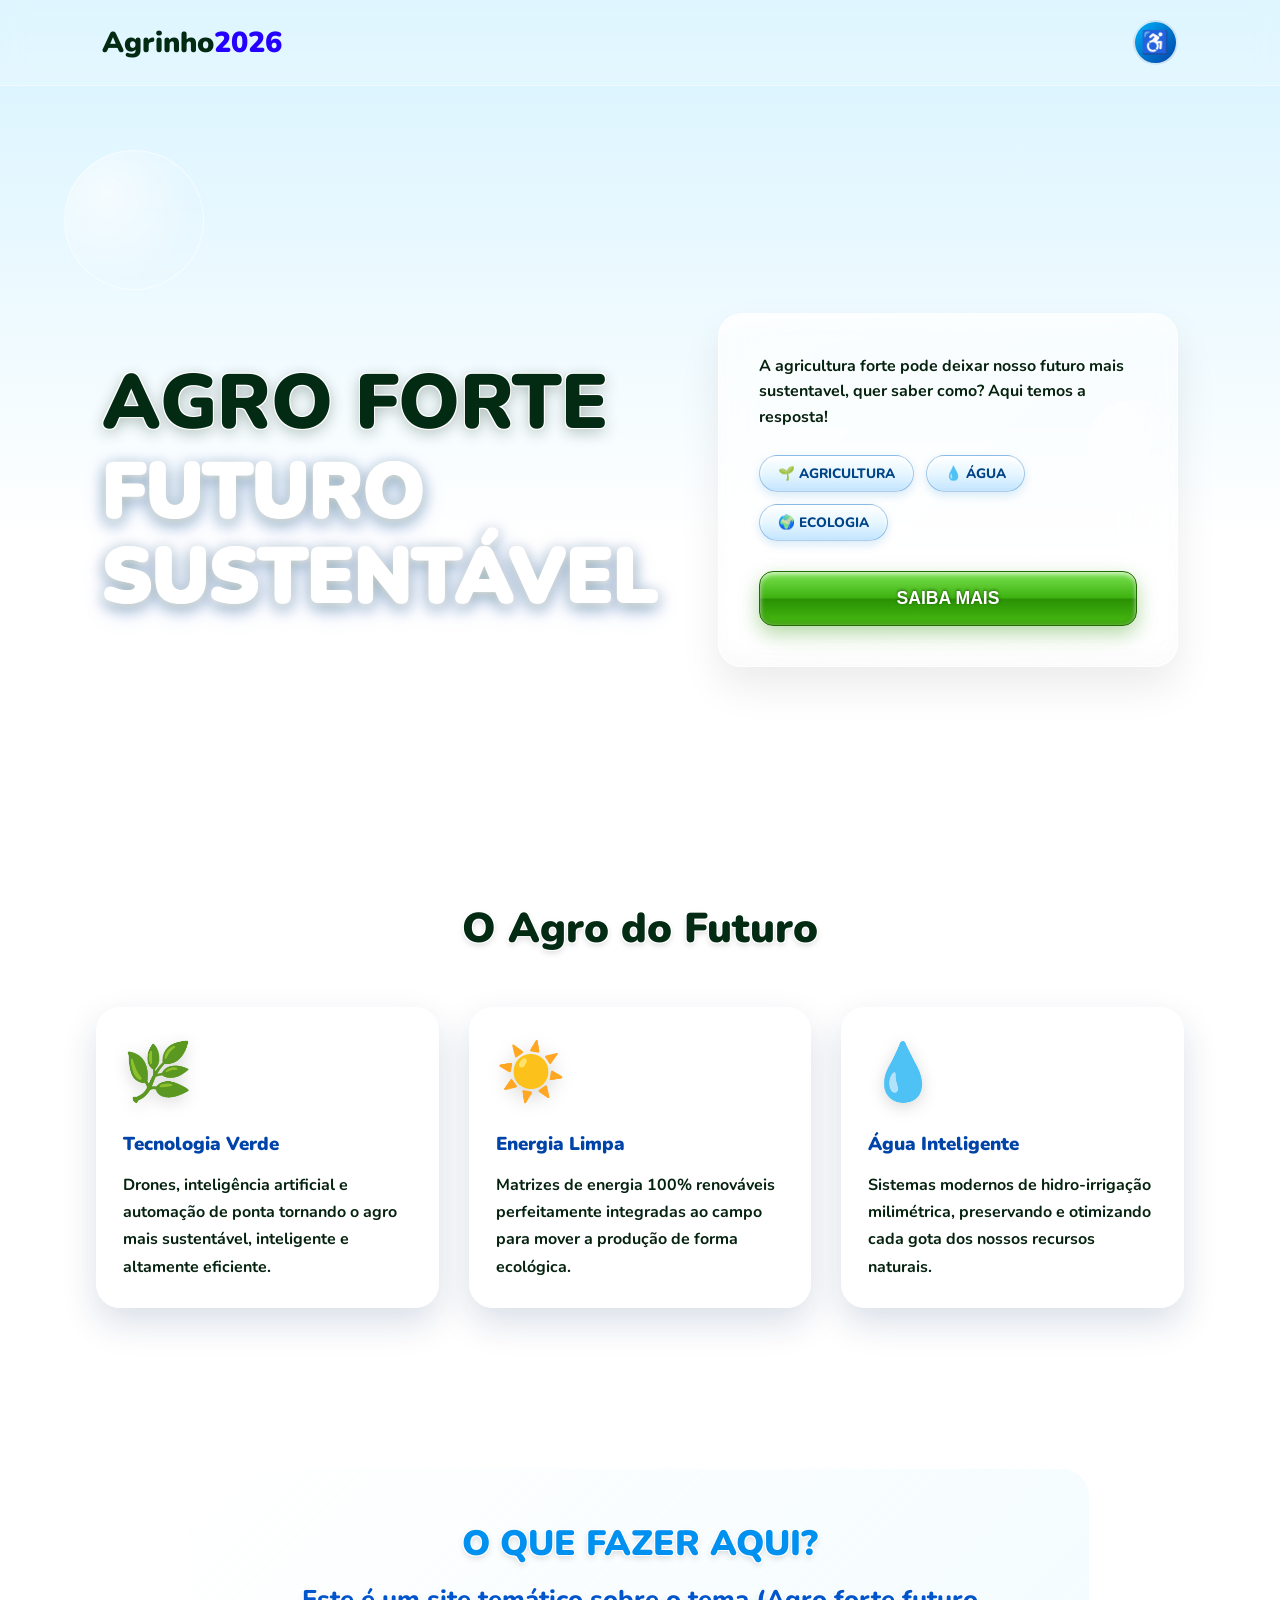
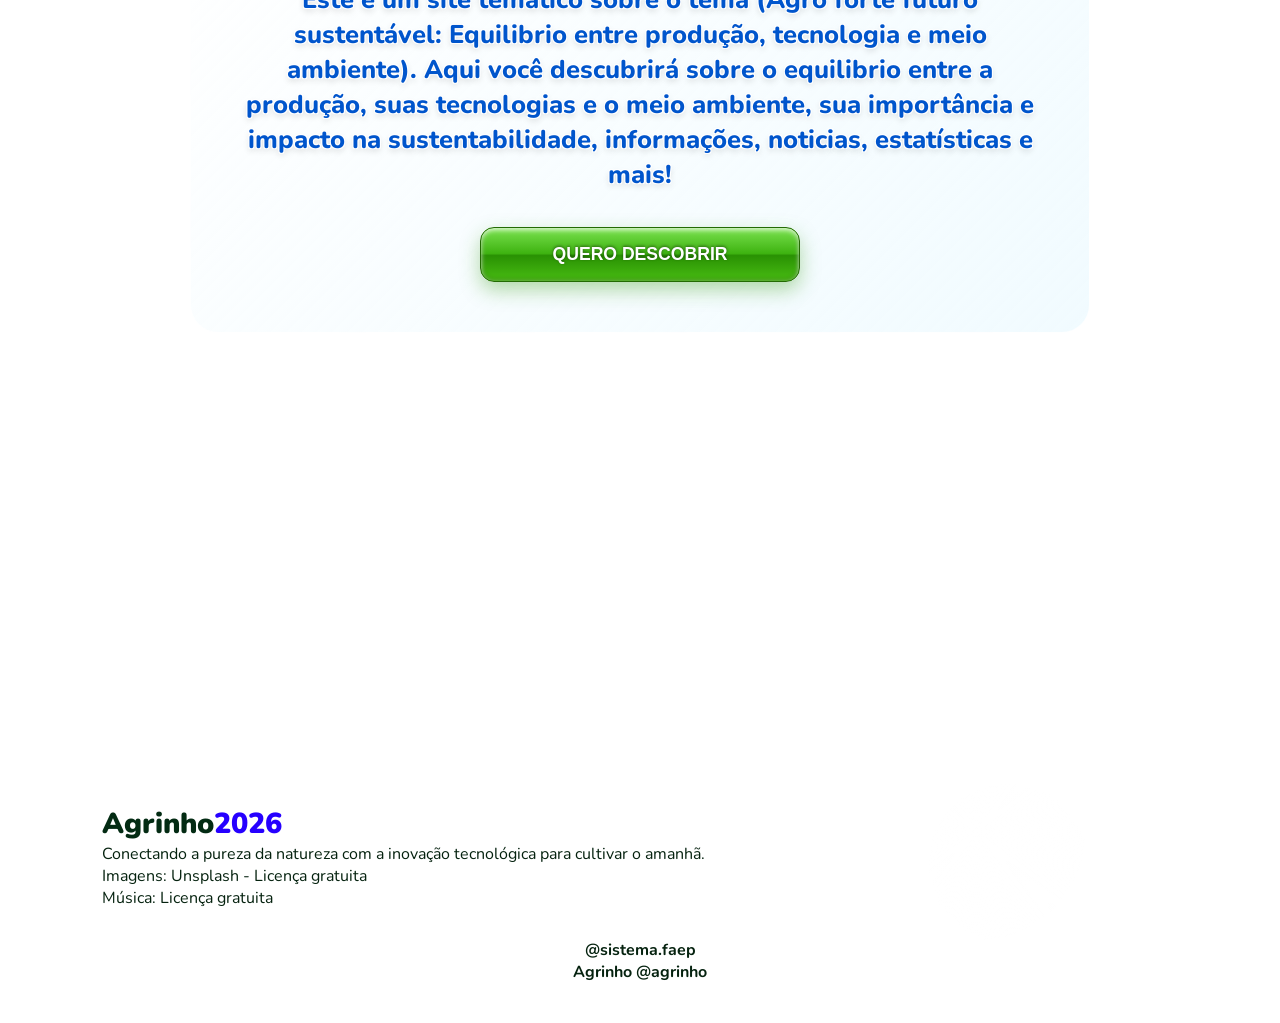
==== index.html @ 200324d5 "1" ====
<!-- ============================================================================ -->
<!-- AUTOR: [Gabriel de Moraes Rocha]                                                            -->
<!-- DATA: Junho/Julho de 2026                                                    -->
<!-- PROJETO: Agrinho 2026 - Agro forte futuro sustentável                                      -->
<!-- ARQUIVO: index.html - Página de entrada (Landing Page)                       -->
<!-- DESCRIÇÃO: Página inicial de boas-vindas do site, apresenta o tema,          -->
<!--            cards informativos e redireciona para a página principal          -->
<!-- ============================================================================ -->

<!DOCTYPE html>
<html lang="pt-br">
<head>
    <!-- ===== METADADOS E CONFIGURAÇÕES ===== -->
    <meta charset="UTF-8">                              <!-- Define codificação UTF-8 para suporte a acentos e caracteres especiais -->
    <meta name="viewport" content="width=device-width, initial-scale=1.0"> <!-- Torna o site responsivo em dispositivos móveis -->
    <title>Bem vindo</title>                            <!-- Título que aparece na aba do navegador -->

    <!-- ===== FONTES EXTERNAS ===== -->
    <!-- Pré-conexões para otimizar o carregamento das fontes do Google -->
    <link rel="preconnect" href="https://fonts.googleapis.com">
    <link rel="preconnect" href="https://fonts.gstatic.com" crossorigin>
    <!-- Importa a fonte Nunito nos pesos 400, 600, 700 e 900 -->
    <link href="https://fonts.googleapis.com/css2?family=Nunito:wght@400;600;700;900&display=swap" rel="stylesheet">

    <!-- ===== ESTILOS CSS ===== -->
    <!-- Link para o arquivo de estilos localizado na pasta CSS (caminho absoluto) -->
    <link rel="stylesheet" href="/CSS/style.css">
</head>
<body>

    <!-- ============================================================================ -->
    <!-- SEÇÃO 1: BOLHAS DECORATIVAS INTERATIVAS                                       -->
    <!-- ============================================================================ -->
    <!-- Bolhas flutuantes que podem ser arrastadas pela tela (efeito visual) -->
    <div class="bubble b1"></div>   <!-- Bolha 1 - maior, posicionada à esquerda -->
    <div class="bubble b2"></div>   <!-- Bolha 2 - média, posicionada à direita -->
    <div class="bubble b3"></div>   <!-- Bolha 3 - pequena, posicionada à esquerda inferior -->
    <div class="bubble b4"></div>   <!-- Bolha 4 - média, posicionada à direita inferior -->

    <!-- ============================================================================ -->
    <!-- SEÇÃO 2: CABEÇALHO (NAVBAR)                                                  -->
    <!-- ============================================================================ -->
    <!-- Barra de navegação superior fixa -->
    <header class="navbar">
        <div class="logo">
            Agrinho<span>2026</span>   <!-- Logo do projeto com destaque no ano -->
        </div>
        <!-- Wrapper para o menu de acessibilidade -->
        <div class="accessibility-wrapper">
            <!-- Botão que abre/fecha o menu de acessibilidade (ícone ♿) -->
            <button class="accessibility-btn" id="accessibleToggle" aria-label="Menu de Acessibilidade" title="Acessibilidade">♿</button>
            <!-- Menu dropdown com opções de acessibilidade -->
            <div class="accessibility-menu" id="accessibleMenu">
                <button id="btnIncText">➕ Aumentar Texto</button>                <!-- Aumenta o tamanho da fonte -->
                <button id="btnDecText">➖ Diminuir Texto</button>                <!-- Diminui o tamanho da fonte -->
                <button id="btnContrast">☯️ Alto Contraste</button>              <!-- Ativa modo de alto contraste -->
                <button id="btnDaltonismo">👁️ Modo Daltonismo (Vermelho/Verde)</button> <!-- Ativa modo para daltônicos -->
                <button id="btnModoEscuro">🌙 Modo Escuro</button>               <!-- Ativa o modo escuro -->
            </div>
        </div>
    </header>

    <!-- ============================================================================ -->
    <!-- SEÇÃO 3: VLIBRAS - FERRAMENTA DE ACESSIBILIDADE EM LIBRAS                    -->
    <!-- ============================================================================ -->
    <!-- Widget oficial do governo brasileiro para tradução de conteúdo para Libras -->
    <div vw class="enabled">
        <div vw-access-button class="active"></div>      <!-- Botão flutuante do VLibras -->
        <div vw-plugin-wrapper>
            <div class="vw-plugin-top-wrapper"></div>    <!-- Container do plugin -->
        </div>
    </div>

    <!-- ============================================================================ -->
    <!-- SEÇÃO 4: HERO SECTION (TÍTULO PRINCIPAL E CHAMADA PARA AÇÃO)                 -->
    <!-- ============================================================================ -->
    <section class="hero">
        <div class="hero-content">
            <!-- Lado esquerdo - Título principal -->
            <div class="left">
                <h1>
                    AGRO FORTE                        <!-- Linha principal do título -->
                    <span>FUTURO SUSTENTÁVEL</span>   <!-- Subtexto com gradiente -->
                </h1>
            </div>

            <!-- Lado direito - Descrição e botão -->
            <div class="right">
                <!-- Descrição curta do propósito do site -->
                <p class="description">
                    A agricultura forte pode deixar nosso futuro mais sustentavel, quer saber como? Aqui temos a resposta!
                </p>
                <!-- Tags temáticas -->
                <div class="tags">
                    <span>🌱 AGRICULTURA</span>   <!-- Tag Agricultura -->
                    <span>💧 ÁGUA</span>          <!-- Tag Água -->
                    <span>🌍 ECOLOGIA</span>      <!-- Tag Ecologia -->
                </div>
                <!-- Botão que abre o popup com informações do README -->
                <button class="btn" id="btnSaibaMais">SAIBA MAIS</button>
            </div>
        </div>
    </section>

    <!-- ============================================================================ -->
    <!-- SEÇÃO 5: CARDS INFORMATIVOS - "O Agro do Futuro"                             -->
    <!-- ============================================================================ -->
    <section class="section">
        <!-- Título da seção -->
        <h2 class="section-title">O Agro do Futuro</h2>
        <div class="cards">
            <!-- Card 1: Tecnologia Verde -->
            <div class="card">
                <div class="icon">🌿</div>                       <!-- Ícone do card -->
                <h3>Tecnologia Verde</h3>                       <!-- Título do card -->
                <p>Drones, inteligência artificial e automação de ponta tornando o agro mais sustentável, inteligente e altamente eficiente.</p> <!-- Descrição -->
            </div>
            <!-- Card 2: Energia Limpa -->
            <div class="card">
                <div class="icon">☀️</div>
                <h3>Energia Limpa</h3>
                <p>Matrizes de energia 100% renováveis perfeitamente integradas ao campo para mover a produção de forma ecológica.</p>
            </div>
            <!-- Card 3: Água Inteligente -->
            <div class="card">
                <div class="icon">💧</div>
                <h3>Água Inteligente</h3>
                <p>Sistemas modernos de hidro-irrigação milimétrica, preservando e otimizando cada gota dos nossos recursos naturais.</p>
            </div>
        </div>
    </section>

    <!-- ============================================================================ -->
    <!-- SEÇÃO 6: OBJETIVO DO SITE E REDIRECIONAMENTO                                 -->
    <!-- ============================================================================ -->
    <div class="objetivo">
        <!-- Título principal da seção -->
        <h2>O QUE FAZER AQUI?</h2>
        <!-- Subtítulo explicativo sobre o propósito do site -->
        <h2 class="subtitle">Este é um site temático sobre o tema (Agro forte futuro sustentável: Equilibrio entre produção, tecnologia e meio ambiente). Aqui você descubrirá sobre o equilibrio entre a produção, suas tecnologias e o meio ambiente, sua importância e impacto na sustentabilidade, informações, noticias, estatísticas e mais!</h2>
        <!-- Botão que redireciona para a página principal (dashboard) -->
        <button onclick="window.location.href='paginaprincipal.html'" class="btn btn-center">QUERO DESCOBRIR</button>
    </div>
    
    <!-- Espaçamento vertical para afastar o conteúdo do rodapé -->
    <br><br><br><br><br><br><br><br><br><br><br><br><br><br><br>
    
    <!-- ============================================================================ -->
    <!-- SEÇÃO 7: RODAPÉ (FOOTER)                                                     -->
    <!-- ============================================================================ -->
    <footer class="site-footer">
        <div class="footer-container">
            <div class="footer-brand">
                <!-- Logo do rodapé -->
                <div class="logo">Agrinho<span>2026</span></div>
                <!-- Slogan do projeto -->
                <p>Conectando a pureza da natureza com a inovação tecnológica para cultivar o amanhã.</p>
            </div>
        </div>

        <!-- Créditos das mídias utilizadas (conforme exigência do regulamento) -->
        <div class="creditos">
            <p>Imagens: Unsplash - Licença gratuita</p>   <!-- Crédito das imagens -->
            <p>Música: Licença gratuita</p>               <!-- Crédito da música de fundo -->
        </div>

        <!-- Informações institucionais -->
        <div class="footer-bottom">
            <p>@sistema.faep</p>      <!-- Crédito do SENAR/FAEP -->
            <p>Agrinho @agrinho</p>    <!-- Marca do programa Agrinho -->
        </div>
    </footer>

    <!-- ============================================================================ -->
    <!-- SEÇÃO 8: POPUP README (MODAL COM INFORMAÇÕES DO PROJETO)                     -->
    <!-- ============================================================================ -->
    <!-- Popup que aparece ao clicar no botão "SAIBA MAIS" -->
    <div id="popupReadme" class="popup-readme">
        <div class="popup-readme-conteudo">
            <!-- Botão para fechar o popup -->
            <button class="popup-readme-fechar" id="fecharPopup">×</button>
            
            <!-- Título principal do README -->
            <h1>🌱 AGRINHO 2026 - AGRO SUSTENTÁVEL</h1>
            
            <!-- SEÇÃO: Visão Geral -->
            <h2>📌 Visão Geral do Projeto</h2>
            <p>O <strong>Agrinho 2026</strong> é uma plataforma educativa interativa desenvolvida para promover a conscientização sobre agricultura sustentável, o equilíbrio entre produção agrícola, tecnologia e meio ambiente. O projeto é composto por 3 páginas principais que se complementam, oferecendo uma experiência completa de aprendizado.</p>
            
            <hr> <!-- Linha divisória -->
            
            <!-- SEÇÃO: Estrutura do Site -->
            <h2>📂 Estrutura do Site</h2>
            <ul>
                <li><strong>Landing Page (index.html)</strong> - Porta de entrada e apresentação do tema</li>
                <li><strong>Dashboard Principal (paginaprincipal.html)</strong> - Central de informações, dados e navegação</li>
                <li><strong>Área de Passatempos (passatempos.html)</strong> - Jogos educativos e atividades interativas</li>
            </ul>
            
            <hr>
            
            <!-- SEÇÃO: Funcionalidades por Página -->
            <h2>🎮 Funcionalidades por Página</h2>
            
            <!-- Subseção: Página de Bem-vindo -->
            <h3>🏠 Página de Bem-vindo</h3>
            <ul>
                <li>Hero section com título "AGRO FORTE - FUTURO SUSTENTÁVEL"</li>
                <li>Tags temáticas: Agricultura, Água, Ecologia</li>
                <li>3 Cards informativos: Tecnologia Verde, Energia Limpa, Água Inteligente</li>
                <li>Botão "QUERO DESCOBRIR" para navegação</li>
            </ul>
            
            <!-- Subseção: Página Inicial (Dashboard) -->
            <h3>📊 Página Inicial (Dashboard)</h3>
            <ul>
                <li>Menu com 3 seções: Agro & Meio Ambiente, Interatividade, Mapeamento</li>
                <li>Cards estatísticos globais e brasileiros</li>
                <li>Mapa interativo mundial (Leaflet)</li>
                <li>5 gráficos interativos (Chart.js)</li>
                <li>Quiz com 31 perguntas</li>
                <li>Widgets: Relógio e Temperatura em tempo real</li>
                <li>Notícias do agro sustentável com modal de leitura</li>
            </ul>
            
            <!-- Subseção: Página de Passatempos -->
            <h3>🎲 Página de Passatempos</h3>
            <ul>
                <li><strong>Produtor Sustentável:</strong> Administre uma fazenda por 10 anos</li>
                <li><strong>Caça ao Erro Ambiental:</strong> Encontre 4 erros na fazenda</li>
                <li><strong>Verdadeiro ou Falso:</strong> 35 perguntas sobre sustentabilidade</li>
                <li><strong>Classificação Sustentável:</strong> Drag & Drop com 6 itens</li>
                <li><strong>Escolha seu Caminho:</strong> 6 perguntas com 2 opções</li>
                <li><strong>Simulador de Impacto:</strong> Ajuste controles e veja resultados</li>
                <li><strong>Calculadora de Pegada Ecológica</strong></li>
                <li><strong>Tour Virtual:</strong> 6 áreas com guia interativo</li>
                <li><strong>Infográficos Animados</strong> e Vídeos Educativos</li>
            </ul>
            
            <hr>
            
            <!-- SEÇÃO: Sistema de Conquistas e Nível -->
            <h2>🏆 Sistema de Conquistas e Nível</h2>
            <!-- Tabela com as conquistas e seus requisitos -->
            <table>
                <tr>
                    <th>Conquista</th>
                    <th>Requisito</th>
                </tr>
                <tr>
                    <td>🥉 Aprendiz do Campo</td>
                    <td>Completar o Quiz</td>
                </tr>
                <tr>
                    <td>🥈 Defensor da Natureza</td>
                    <td>Completar Drag & Drop</td>
                </tr>
                <tr>
                    <td>🥇 Especialista</td>
                    <td>Encontrar todos os erros</td>
                </tr>
                <tr>
                    <td>🏆 Herói do Agro</td>
                    <td>Finalizar Produtor + Tour</td>
                </tr>
            </table>
            <!-- Explicação dos níveis -->
            <p><strong>Níveis:</strong> 🌾 Aprendiz → 🛡️ Defensor → 🎓 Especialista → 🌟 Herói do Agro</p>
            
            <hr>
            
            <!-- SEÇÃO: Recursos de Acessibilidade -->
            <h2>♿ Recursos de Acessibilidade</h2>
            <ul>
                <li><strong>Aumentar/Diminuir Texto</strong> - Escala da fonte ajustável</li>
                <li><strong>Alto Contraste</strong> - Fundo preto, texto branco, bordas amarelas</li>
                <li><strong>Modo Daltonismo</strong> - Filtro para protanopia (vermelho/verde)</li>
                <li><strong>VLibras</strong> - Widget oficial de Libras</li>
            </ul>
            
            <hr>
            
            <!-- SEÇÃO: Tecnologias Utilizadas -->
            <h2>🛠️ Tecnologias Utilizadas</h2>
            <ul>
                <li>HTML5, CSS3, JavaScript</li>
                <li>Chart.js - Gráficos interativos</li>
                <li>Leaflet.js - Mapa mundial</li>
                <li>VLibras - Libras</li>
                <li>Google Fonts (Nunito)</li>
            </ul>
            
            <hr>
            
            <!-- SEÇÃO: Público-Alvo -->
            <h2>👥 Público-Alvo</h2>
            <ul>
                <li>Estudantes - Aprendizado sobre sustentabilidade agrícola</li>
                <li>Professores - Material didático interativo</li>
                <li>Produtores Rurais - Informações sobre práticas sustentáveis</li>
                <li>Profissionais do Agro - Dados e estatísticas atualizadas</li>
                <li>Público Geral - Conscientização ambiental</li>
            </ul>
            
            <hr>
            
            <!-- Frase de encerramento / slogan -->
            <p style="text-align: center; margin-top: 20px;"><em>"Conectando a pureza da natureza com a inovação tecnológica para cultivar o amanhã."</em></p>
        </div>
    </div>

    <!-- ============================================================================ -->
    <!-- SEÇÃO 9: SCRIPTS E INICIALIZAÇÃO                                             -->
    <!-- ============================================================================ -->
    <!-- Arquivo JavaScript principal (caminho absoluto) -->
    <script src="/JS/main.js"></script>
    <!-- Biblioteca VLibras para acessibilidade em Libras -->
    <script src="https://vlibras.gov.br/app/vlibras-plugin.js"></script>
    <!-- Script de inicialização do VLibras e controle do popup README -->
    <script>
        // Inicializa o widget do VLibras
        new window.VLibras.Widget('https://vlibras.gov.br/app');
        
        // ===== CONTROLE DO POPUP README =====
        // Referências aos elementos do DOM
        const popupReadme = document.getElementById('popupReadme');      // Container do popup
        const btnSaibaMais = document.getElementById('btnSaibaMais');    // Botão que abre o popup
        const fecharPopup = document.getElementById('fecharPopup');      // Botão de fechar do popup
        
        // Função: Abre o popup e bloqueia o scroll da página
        function abrirPopup() {
            popupReadme.classList.add('show');           // Adiciona classe para exibir
            document.body.style.overflow = 'hidden';     // Remove scroll da página
        }
        
        // Função: Fecha o popup e restaura o scroll
        function fecharPopupFunc() {
            popupReadme.classList.remove('show');        // Remove classe para esconder
            document.body.style.overflow = '';           // Restaura scroll
        }
        
        // Evento de clique no botão "SAIBA MAIS" - abre o popup
        btnSaibaMais.addEventListener('click', abrirPopup);
        // Evento de clique no botão de fechar (X) - fecha o popup
        fecharPopup.addEventListener('click', fecharPopupFunc);
        
        // Evento de clique no fundo escuro do popup - fecha o popup também
        popupReadme.addEventListener('click', function(e) {
            if (e.target === popupReadme) {              // Verifica se clicou no fundo (não no conteúdo)
                fecharPopupFunc();
            }
        });
    </script>

</body>
</html>
---- CSS/style.css ----
/* ============================================================================
   AUTOR: [Gabriel de Moraes Rocha]
   DATA: Junho/Julho de 2026
   PROJETO: Agrinho 2026 - Agro forte futuro sustentável
   DESCRIÇÃO: Arquivo de estilos principal do site, contendo temas de acessibilidade,
              estilos do cabeçalho, rodapé, páginas index, principal e passatempos,
              animações e responsividade.
   ============================================================================ */

/* ============================================================================
   SEÇÃO 1: VARIÁVEIS GLOBAIS (ROOT)
   ============================================================================ */
/* Define variáveis CSS para facilitar manutenção e suporte a temas dinâmicos */
:root {
    --font-scale: 1.0;                    /* Controla escala da fonte (acessibilidade) */
    --bg-gradient: linear-gradient(to bottom, rgba(54, 196, 255, 0.2) 0%, rgba(255, 255, 255, 0) 60%), url('https://images.unsplash.com/photo-1500382017468-9049fed747ef?q=80&w=2000&auto=format&fit=crop'); /* Fundo gradiente com imagem */
    --text-color: #05220f;                /* Cor padrão do texto */
    --title-color: #0090f0;               /* Cor dos títulos */
    --hero-title-color: #032b13;          /* Cor do título na seção hero */
    --card-bg: linear-gradient(135deg, rgba(255, 255, 255, 0.75) 0%, rgba(240, 252, 255, 0.5) 100%); /* Fundo dos cards */
    --right-bg: linear-gradient(135deg, rgba(255, 255, 255, 0.65) 0%, rgba(255, 255, 255, 0.35) 100%); /* Fundo da área direita do hero */
    --btn-gradient: linear-gradient(to bottom, #7be250 0%, #3eb311 48%, #299103 52%, #49bd13 100%); /* Gradiente dos botões */
    --btn-hover: linear-gradient(to bottom, #8eee64 0%, #52cb23 48%, #38aa0d 52%, #60d725 100%); /* Gradiente hover dos botões */
    --btn-border: #236b03;                /* Cor da borda dos botões */
    --text-shadow-white: -1px -1px 0 #fff, 1px -1px 0 #fff, -1px 1px 0 #fff, 1px 1px 0 #fff; /* Sombra branca para contraste */
    --span-gradient: linear-gradient(45deg, #0052cc, #0099ff); /* Gradiente para spans especiais */
}

/* ============================================================================
   SEÇÃO 2: ACESSIBILIDADE - TEMAS E MODOS ESPECIAIS
   ============================================================================ */

/* 2.1 MODO ESCURO - Para usuários que preferem tema noturno */
body.modo-escuro {
    background: #1a1a1a !important;      /* Fundo escuro */
    color: #ffffff !important;            /* Texto branco */
}

body.modo-escuro .card,
body.modo-escuro .video-card,
body.modo-escuro .painel-aero,
body.modo-escuro .janela-conteudo {
    background: rgba(30, 30, 30, 0.9) !important; /* Cards com fundo escuro semi-transparente */
    color: #ffffff !important;            /* Texto branco */
}

/* 2.2 ALTO CONTRASTE - Para usuários com baixa visão (Index.html) */
/* Este modo força fundo preto, texto branco e bordas amarelas */
body.alto-contraste {
    --bg-gradient: none;                  /* Remove gradiente de fundo */
    --text-color: #fff;                   /* Texto branco */
    --title-color: #ffff00;               /* Títulos amarelos */
    --hero-title-color: #ffff00;          /* Hero título amarelo */
    --card-bg: #000;                      /* Fundo do card preto */
    --right-bg: #000;                     /* Fundo da área direita preto */
    --text-shadow-white: none;            /* Remove sombra branca */
    background: #000 !important;          /* Fundo preto */
    color: #fff !important;               /* Texto branco */
}

/* Estilos específicos para alto contraste no cabeçalho e menu */
body.alto-contraste .navbar, 
body.alto-contraste .accessibility-menu { 
    background: #000 !important; 
    border: 2px solid #ffff00 !important; /* Borda amarela */
    color: #fff !important; 
}

/* Força todas as tags de texto a ficarem brancas no alto contraste */
body.alto-contraste a, 
body.alto-contraste h1, 
body.alto-contraste h2, 
body.alto-contraste h3, 
body.alto-contraste p, 
body.alto-contraste span { 
    color: #fff !important; 
    -webkit-text-fill-color: #fff !important; 
    text-shadow: none !important; 
    background: none !important; 
}

/* Botões no alto contraste - fundo amarelo com texto preto */
body.alto-contraste .btn { 
    background: #ffff00 !important; 
    color: #000 !important; 
    border: 2px solid #fff !important; 
    text-shadow: none !important; 
}

/* Esconde bolhas decorativas no alto contraste para evitar poluição visual */
body.alto-contraste .bubble { 
    display: none; 
}

/* 2.3 MODO DALTONISMO - Para usuários com dificuldade em distinguir vermelho/verde */
/* Ajusta cores para tons de azul e amarelo */
body.daltonismo {
    --text-color: #001133;
    --title-color: #0044cc;
    --hero-title-color: #002266;
    --bg-gradient: linear-gradient(to bottom, rgba(230, 242, 255, 0.9), rgba(255, 255, 255, 0.9)), url('https://images.unsplash.com/photo-1500382017468-9049fed747ef?q=80&w=2000&auto=format&fit=crop');
    --btn-gradient: linear-gradient(to bottom, #ffdd00 0%, #ffcc00 100%); /* Botões amarelos */
    --btn-hover: linear-gradient(to bottom, #ffee55 0%, #ffdd00 100%);
    --btn-border: #ccaa00;
    --span-gradient: linear-gradient(45deg, #002288, #0044cc);
}

/* Botões no modo daltonismo - texto preto */
body.daltonismo .btn { 
    color: #000 !important; 
    text-shadow: none !important; 
}

/* Tags no modo daltonismo - fundo azul com texto branco */
body.daltonismo .tags span { 
    background: #0044cc !important; 
    color: #fff !important; 
    border: 1px solid #002288; 
}

/* Botões genéricos no modo daltonismo */
body.daltonismo button {
    background: #000a8f !important; 
    color: #ffffff !important; 
    border: 2px solid #000000 !important; 
}

/* 2.4 ESTILOS GLOBAIS DO CORPO DA PÁGINA */
body {
    font-family: 'Nunito', sans-serif;    /* Fonte principal */
    min-height: 100vh;                    /* Altura mínima da tela */
    overflow-x: hidden;                   /* Remove scroll horizontal */
    color: var(--text-color);             /* Cor do texto via variável */
    background: var(--bg-gradient);       /* Fundo com gradiente */
    background-size: cover;               /* Fundo cobre toda área */
    background-position: center bottom;   /* Posicionamento do fundo */
    background-attachment: fixed;         /* Fundo fixo ao rolar */
    position: relative;                   /* Para posicionamento de elementos filhos */
}

/* 2.5 ALTO CONTRASTE - ELEMENTOS INDEX */
body.alto-contraste .card, 
body.alto-contraste .right, 
body.alto-contraste .objetivo { 
    background: #000 !important; 
    border: 2px solid #ffff00 !important; 
    color: #fff !important; 
}

/* 2.6 ALTO CONTRASTE - POPUP README */
body.alto-contraste .popup-readme {
    background: rgba(0, 0, 0, 0.95) !important;
}

body.alto-contraste .popup-readme-conteudo {
    background: #000000 !important;
    border: 3px solid #ffee00 !important;
    box-shadow: none !important;
}

/* Textos dentro do popup no alto contraste */
body.alto-contraste .popup-readme-conteudo h1,
body.alto-contraste .popup-readme-conteudo h2,
body.alto-contraste .popup-readme-conteudo h3,
body.alto-contraste .popup-readme-conteudo p,
body.alto-contraste .popup-readme-conteudo li,
body.alto-contraste .popup-readme-conteudo strong,
body.alto-contraste .popup-readme-conteudo em {
    color: #ffffff !important;
}

body.alto-contraste .popup-readme-conteudo h1 {
    color: #ffee00 !important;
    border-bottom-color: #ffee00 !important;
}

body.alto-contraste .popup-readme-conteudo h2 {
    color: #ffee00 !important;
}

body.alto-contraste .popup-readme-conteudo h3 {
    color: #ffcc00 !important;
}

body.alto-contraste .popup-readme-conteudo hr {
    border-color: #ffee00 !important;
}

/* Tabelas no popup - alto contraste */
body.alto-contraste .popup-readme-conteudo table th {
    background: #333333 !important;
    color: #ffee00 !important;
    border-color: #ffee00 !important;
}

body.alto-contraste .popup-readme-conteudo table td {
    background: #1a1a1a !important;
    color: #ffffff !important;
    border-color: #ffee00 !important;
}

/* Botão de fechar no popup - alto contraste */
body.alto-contraste .popup-readme-fechar {
    background: #000000 !important;
    color: #ffee00 !important;
    border: 2px solid #ffee00 !important;
}

body.alto-contraste .popup-readme-fechar:hover {
    background: #ffee00 !important;
    color: #000000 !important;
}

/* 2.7 DALTONISMO - POPUP README */
body.daltonismo .popup-readme {
    background: rgba(0, 0, 0, 0.85) !important;
}

body.daltonismo .popup-readme-conteudo {
    background: linear-gradient(135deg, #ffffff 0%, #e6f0ff 100%) !important;
    border: 2px solid #0055a5 !important;
}

/* Textos no popup - modo daltonismo */
body.daltonismo .popup-readme-conteudo h1,
body.daltonismo .popup-readme-conteudo h2,
body.daltonismo .popup-readme-conteudo h3,
body.daltonismo .popup-readme-conteudo p,
body.daltonismo .popup-readme-conteudo li,
body.daltonismo .popup-readme-conteudo strong {
    color: #0055a5 !important;
}

body.daltonismo .popup-readme-conteudo h1 {
    border-bottom-color: #0055a5 !important;
}

body.daltonismo .popup-readme-conteudo hr {
    border-color: #0055a5 !important;
}

/* Tabelas no popup - modo daltonismo */
body.daltonismo .popup-readme-conteudo table th {
    background: #0055a5 !important;
    color: #ffffff !important;
}

body.daltonismo .popup-readme-conteudo table td {
    background: #f0f5ff !important;
    color: #333333 !important;
}

/* Botão de fechar - modo daltonismo */
body.daltonismo .popup-readme-fechar {
    background: #0055a5 !important;
    color: #ffffff !important;
}

body.daltonismo .popup-readme-fechar:hover {
    background: #003d7a !important;
    transform: scale(1.1) !important;
}

/* ============================================================================
   SEÇÃO 3: ESTILOS ESPECÍFICOS DA PÁGINA PRINCIPAL (paginaprincipal.html)
   ============================================================================ */

/* 3.1 ALTO CONTRASTE - Elementos principais da página */
body.alto-contraste .painel-aero, 
body.alto-contraste button, 
body.alto-contraste .janela-conteudo, 
body.alto-contraste .widget-item, 
body.alto-contraste .noticias-container, 
body.alto-contraste .noticia-card, 
body.alto-contraste .quiz-container,
body.alto-contraste .bloco-recurso, 
body.alto-contraste .info-card, 
body.alto-contraste .stat-card,
body.alto-contraste .stat-card-mapeamento, 
body.alto-contraste .quiz-alternativa, 
body.alto-contraste .hero-ambiente,
body.alto-contraste .highlight-box, 
body.alto-contraste .frase-impacto, 
body.alto-contraste .modal-conteudo,
body.alto-contraste .mapa-interativo-container, 
body.alto-contraste .legenda-mapa, 
body.alto-contraste .info-mapa { 
    background: #1a1a1a !important; 
    background-color: #1a1a1a !important;
    border: 2px solid #ffee00 !important; 
    color: #ffffff !important; 
}

/* 3.2 ALTO CONTRASTE - Textos de cards, quiz e notícias */
body.alto-contraste .noticia-card h3, 
body.alto-contraste .noticia-card p,
body.alto-contraste .quiz-pergunta, 
body.alto-contraste .quiz-texto,
body.alto-contraste .stat-number-mapeamento, 
body.alto-contraste .stat-number,
body.alto-contraste .modal-texto h2, 
body.alto-contraste .modal-conteudo-texto,
body.alto-contraste .frase-impacto p, 
body.alto-contraste .info-card p,
body.alto-contraste .hero-ambiente p, 
body.alto-contraste .hero-ambiente h1,
body.alto-contraste .painel-header h1, 
body.alto-contraste .painel-header p,
body.alto-contraste .janela-conteudo h2, 
body.alto-contraste .janela-conteudo h3,
body.alto-contraste .widget-info p, 
body.alto-contraste .widget-info h3 {
    color: #ffffff !important;
    background: transparent !important;
}

/* 3.3 ALTO CONTRASTE - Gráficos */
body.alto-contraste canvas {
    background: #ffffff !important;       /* Fundo branco para gráficos */
    border: 1px solid #ffee00 !important;
    border-radius: 8px;
    padding: 5px;
}

body.alto-contraste .grafico-wrapper,
body.alto-contraste .grafico-wrapper-pequeno {
    background: #ffffff !important;
    border-radius: 12px;
    padding: 10px;
}

/* 3.4 ALTO CONTRASTE - Quiz alternativas selecionadas */
body.alto-contraste .quiz-alternativa.selected {
    background: #ffee00 !important;
    border-color: #ffffff !important;
}

body.alto-contraste .quiz-alternativa.selected .quiz-texto,
body.alto-contraste .quiz-alternativa.selected .quiz-letra {
    color: #000000 !important;
}

/* 3.5 ALTO CONTRASTE - Botões do quiz e referências */
body.alto-contraste .quiz-btn, 
body.alto-contraste .btn-voltar,
body.alto-contraste .btn-compartilhar, 
body.alto-contraste .btn-referencia {
    background: #ffee00 !important;
    color: #000000 !important;
    border: 1px solid #ffffff !important;
}

body.alto-contraste .quiz-progresso-bar {
    background: #ffee00 !important;
}

/* 3.6 ALTO CONTRASTE - Área de texto */
body.alto-contraste textarea {
    background: #333 !important;
    color: #fff !important;
    border: 1px solid #ffee00 !important;
}

/* 3.7 ALTO CONTRASTE - Modal */
body.alto-contraste .fechar-modal {
    background: #000 !important;
    color: #ffee00 !important;
    border: 1px solid #ffee00 !important;
}

/* 3.8 ALTO CONTRASTE - Legenda do mapa */
body.alto-contraste .legenda-mapa span,
body.alto-contraste .info-mapa,
body.alto-contraste .info-mapa strong {
    color: #ffffff !important;
}

body.alto-contraste .legenda-cor {
    border: 1px solid #ffee00 !important;
}

/* 3.9 ALTO CONTRASTE - Botão de passatempos */
body.alto-contraste .botao-passatempos {
    background: #1a1a1a !important;
    border: 2px solid #ffee00 !important;
    color: #ffffff !important;
}

body.alto-contraste .botao-passatempos::before {
    display: none;
}

/* 3.10 ALTO CONTRASTE - Modal e textos especiais */
body.alto-contraste .modal-conteudo {
    background: #1a1a1a !important;
}

body.alto-contraste .modal-texto {
    background: transparent !important;
}

/* 3.11 ALTO CONTRASTE - Cabeçalhos com gradiente */
body.alto-contraste .noticias-header h2,
body.alto-contraste .painel-header h1,
body.alto-contraste .painel-header h2 {
    background: none !important;
    -webkit-text-fill-color: #ffee00 !important;
    color: #ffee00 !important;
}

/* 3.12 ALTO CONTRASTE - Gráficos Chart.js */
body.alto-contraste .chartjs-render-monitor {
    filter: brightness(1) contrast(1.2);
}

/* 3.13 ALTO CONTRASTE - Links */
body.alto-contraste a,
body.alto-contraste .btn-referencia {
    color: #ffee00 !important;
}

body.alto-contraste a:hover,
body.alto-contraste .btn-referencia:hover {
    color: #ffffff !important;
}

/* 3.14 DALTONISMO - Elementos principais da página */
body.daltonismo .painel-aero, 
body.daltonismo .janela-conteudo,
body.daltonismo .quiz-container, 
body.daltonismo .bloco-recurso,
body.daltonismo .info-card, 
body.daltonismo .stat-card,
body.daltonismo .stat-card-mapeamento, 
body.daltonismo .noticia-card,
body.daltonismo .hero-ambiente, 
body.daltonismo .highlight-box,
body.daltonismo .frase-impacto, 
body.daltonismo .modal-conteudo {
    background: linear-gradient(135deg, rgba(255, 255, 255, 0.5) 0%, rgba(230, 240, 255, 0.3) 100%) !important;
    backdrop-filter: blur(25px) !important;
}

/* 3.15 DALTONISMO - Textos */
body.daltonismo .noticia-card h3, 
body.daltonismo .quiz-pergunta,
body.daltonismo .stat-number-mapeamento, 
body.daltonismo .stat-number,
body.daltonismo .modal-texto h2, 
body.daltonismo .frase-impacto p,
body.daltonismo .painel-header h1, 
body.daltonismo .janela-conteudo h2 {
    color: #0055a5 !important;
}

/* 3.16 DALTONISMO - Quiz alternativas */
body.daltonismo .quiz-alternativa:hover {
    background: rgba(0, 85, 165, 0.2) !important;
}

body.daltonismo .quiz-alternativa.selected {
    background: rgba(0, 85, 165, 0.3) !important;
    border-color: #0055a5 !important;
}

/* 3.17 DALTONISMO - Botões do quiz */
body.daltonismo .quiz-btn, 
body.daltonismo .btn-voltar {
    background: linear-gradient(135deg, #0055a5, #003d7a) !important;
}

/* 3.18 DALTONISMO - Categoria de notícias */
body.daltonismo .noticia-categoria {
    background: linear-gradient(135deg, #0055a5, #003d7a) !important;
}

/* 3.19 DALTONISMO - Botões do menu */
body.daltonismo .botao-aero {
    background: linear-gradient(to bottom, #0055a5 0%, #003d7a 45%, #002a5a 100%) !important;
}

body.daltonismo .botao-aero.azul {
    background: linear-gradient(to bottom, #0055a5 0%, #003d7a 45%, #002a5a 100%) !important;
}

body.daltonismo .botao-aero.verde-claro {
    background: linear-gradient(to bottom, #0055a5 0%, #003d7a 45%, #002a5a 100%) !important;
}

/* 3.20 DALTONISMO - Cabeçalhos */
body.daltonismo .noticias-header h2 {
    background: none !important;
    -webkit-text-fill-color: #0055a5 !important;
    color: #0055a5 !important;
}

body.daltonismo .painel-header h1, 
body.daltonismo .painel-header h2 {
    background: none !important;
    -webkit-text-fill-color: #0055a5 !important;
    color: #0055a5 !important;
}

/* 3.21 DALTONISMO - Botão de passatempos */
body.daltonismo .botao-passatempos {
    background: linear-gradient(135deg, #0055a5 0%, #003d7a 45%, #002a5a 100%) !important;
}

/* 3.22 ALTO CONTRASTE - Botões de referência (personalizados) */
body.alto-contraste .btn-referencia,
body.alto-contraste .bloco-recurso .btn-referencia,
body.alto-contraste a.btn-referencia {
    background: #000000 !important;
    color: #ffee00 !important;
    border: 2px solid #ffee00 !important;
    text-decoration: none !important;
}

body.alto-contraste .btn-referencia span,
body.alto-contraste .btn-referencia strong,
body.alto-contraste .btn-referencia em,
body.alto-contraste .btn-referencia * {
    color: #ffee00 !important;
}

body.alto-contraste .btn-referencia:hover {
    background: #ffee00 !important;
    color: #000000 !important;
}

/* 3.23 ALTO CONTRASTE - Popups do mapa Leaflet */
body.alto-contraste .leaflet-popup-content-wrapper,
body.alto-contraste .leaflet-popup-tip {
    background: #000000 !important;
    border: 2px solid #ffee00 !important;
    color: #ffffff !important;
}

body.alto-contraste .leaflet-popup-content {
    color: #ffffff !important;
}

body.alto-contraste .leaflet-popup-close-button {
    color: #ffee00 !important;
    background: transparent !important;
}

body.alto-contraste .leaflet-popup-close-button:hover {
    color: #ffffff !important;
}

/* 3.24 ALTO CONTRASTE - Controles de zoom do mapa */
body.alto-contraste .leaflet-control-zoom a,
body.alto-contraste .leaflet-control-zoom-in,
body.alto-contraste .leaflet-control-zoom-out {
    background: #000000 !important;
    color: #ffee00 !important;
    border: 1px solid #ffee00 !important;
}

body.alto-contraste .leaflet-control-zoom a:hover {
    background: #ffee00 !important;
    color: #000000 !important;
}

/* 3.25 ALTO CONTRASTE - Camadas do mapa */
body.alto-contraste .leaflet-tile {
    filter: brightness(0.7) contrast(1.2) !important;
}

body.alto-contraste .leaflet-container {
    background: #000000 !important;
}

/* 3.26 ALTO CONTRASTE - Gráficos (versão final) */
body.alto-contraste canvas {
    background: #000000 !important;
    border: 1px solid #ffee00 !important;
    border-radius: 8px;
    padding: 5px;
}

body.alto-contraste .grafico-wrapper,
body.alto-contraste .grafico-wrapper-pequeno {
    background: #000000 !important;
    border-radius: 12px;
    padding: 10px;
}

body.alto-contraste .chartjs-render-monitor {
    filter: brightness(1) contrast(1.5);
}

/* Textos dos gráficos no alto contraste */
body.alto-contraste .chartjs-text,
body.alto-contraste .chartjs-label,
body.alto-contraste .chartjs-legend,
body.alto-contraste .chartjs-tooltip,
body.alto-contraste canvas + div {
    color: #ffffff !important;
}

body.alto-contraste .chartjs-render-monitor text,
body.alto-contraste canvas ~ div text {
    fill: #ffffff !important;
    color: #ffffff !important;
}

body.alto-contraste .grafico-wrapper p,
body.alto-contraste .grafico-wrapper-pequeno p,
body.alto-contraste .bloco-recurso p {
    color: #ffffff !important;
}

body.alto-contraste .bloco-recurso h3 {
    color: #ffee00 !important;
}

/* ============================================================================
   SEÇÃO 4: ESTILOS ESPECÍFICOS DA PÁGINA DE PASSATEMPOS (passatempos.html)
   ============================================================================ */

/* 4.1 ALTO CONTRASTE - Passatempos */
body.alto-contraste {
    background: #000000 !important;
    color: #ffffff !important;
}

/* Cards e elementos principais */
body.alto-contraste .card,
body.alto-contraste .video-card,
body.alto-contraste .navbar,
body.alto-contraste .site-footer,
body.alto-contraste .music-controls,
body.alto-contraste .conquistas-detalhe,
body.alto-contraste .nivel-mini-card,
body.alto-contraste .popup-aero {
    background: #1a1a1a !important;
    backdrop-filter: none !important;
    border-color: #ffff00 !important;
    color: #ffffff !important;
}

/* Títulos no alto contraste */
body.alto-contraste .card h2,
body.alto-contraste .categoria-titulo,
body.alto-contraste .page-title h1 {
    color: #ffff00 !important;
    background: transparent !important;
    -webkit-background-clip: unset !important;
    background-clip: unset !important;
}

/* Botões no alto contraste */
body.alto-contraste button,
body.alto-contraste .btn-reset,
body.alto-contraste .acao-boa,
body.alto-contraste .acao-ruim,
body.alto-contraste .btn-caminho,
body.alto-contraste .btn-voltar {
    background: #333333 !important;
    color: #ffff00 !important;
    border: 2px solid #ffff00 !important;
}

/* Links no alto contraste */
body.alto-contraste a {
    color: #ffff00 !important;
}

/* Elementos de texto no alto contraste */
body.alto-contraste .fala,
body.alto-contraste .resultado-produtor,
body.alto-contraste .resultado-caminho,
body.alto-contraste .tour-info {
    background: #000000 !important;
    color: #ffffff !important;
}

/* 4.2 DALTONISMO - Passatempos */
/* Filtro para simular daltonismo (protanopia) */
body.daltonismo {
    filter: url(#protanopia);
}

/* Ações boas - azul no daltonismo */
body.daltonismo .acao-boa {
    background: linear-gradient(135deg, #0080ff, #0066cc) !important;
}

/* Ações ruins - laranja no daltonismo */
body.daltonismo .acao-ruim {
    background: linear-gradient(135deg, #ff8800, #cc6600) !important;
}

/* Botões verdadeiro/falso no daltonismo */
body.daltonismo .btn-v {
    background: linear-gradient(135deg, #0080ff, #0066cc) !important;
}

body.daltonismo .btn-f {
    background: linear-gradient(135deg, #ff8800, #cc6600) !important;
}

/* Áreas de erro no daltonismo - azul em vez de vermelho */
body.daltonismo .erro {
    background: rgba(0, 100, 255, 0.5) !important;
    border-color: #0080ff !important;
}

body.daltonismo .erro-encontrado {
    background: rgba(0, 128, 0, 0.7) !important;
}

/* ============================================================================
   SEÇÃO 5: CABEÇALHO E NAVBAR
   ============================================================================ */

/* 5.1 TAMANHOS DE FONTE COM ESCALA ACESSÍVEL */
/* Todos os tamanhos de fonte usam a variável --font-scale para acessibilidade */
h1 { font-size: calc(4.8rem * var(--font-scale)) !important; }
h2, .section-title { font-size: calc(2.6rem * var(--font-scale)) !important; }
.nav-links a { font-size: calc(1rem * var(--font-scale)) !important; }
.btn { font-size: calc(1.1rem * var(--font-scale)) !important; }

/* 5.2 BARRA DE NAVEGAÇÃO SUPERIOR (FIXA) */
.navbar {
    display: flex;
    justify-content: space-between;
    align-items: center;
    padding: 20px 8%;
    position: fixed;                    /* Fixa no topo */
    width: 100%;
    top: 0;
    left: 0;
    z-index: 100;                      /* Fica acima de outros elementos */
    background: rgba(255, 255, 255, 0.2);
    backdrop-filter: blur(10px);       /* Efeito vidro fosco */
    -webkit-backdrop-filter: blur(10px);
    border-bottom: 1px solid rgba(255, 255, 255, 0.4);
}

.nav-container { 
    display: flex; 
    align-items: center; 
    gap: 30px; 
}

/* 5.3 LOGO AGRINHO 2026 */
.logo { 
    font-size: 1.8rem; 
    font-weight: 900; 
    color: #032b13; 
}

.logo span { 
    color: #2600ff;                    /* Destaque azul no ano */
}

/* Links de navegação */
.nav-links { 
    display: flex; 
    list-style: none; 
    gap: 20px; 
}

.nav-links a { 
    text-decoration: none; 
    color: #032b13; 
    font-weight: 700; 
}

/* 5.4 BOTÃO DE ACESSIBILIDADE */
.accessibility-wrapper { 
    position: relative; 
}

.accessibility-btn {
    width: 45px;
    height: 45px;
    border-radius: 50%;
    background: linear-gradient(135deg, #00b4ff 0%, #0077cc 50%, #0044aa 100%);
    border: 2px solid rgba(255, 255, 255, 0.8);
    color: white;
    font-size: 1.4rem;
    cursor: pointer;
    display: flex;
    align-items: center;
    justify-content: center;
    transition: all 0.3s ease;
}

.accessibility-btn:hover {
    transform: scale(1.08);            /* Efeito de zoom */
    background: linear-gradient(135deg, #33c4ff 0%, #0088ee 50%, #0055cc 100%);
}

/* 5.5 MENU DE ACESSIBILIDADE (DROPDOWN) */
.accessibility-menu {
    position: absolute;
    top: 55px;
    right: 0;
    background: linear-gradient(135deg, rgba(255, 255, 255, 0.95) 0%, rgba(220, 245, 255, 0.85) 100%);
    border: 1px solid rgba(255, 255, 255, 0.7);
    backdrop-filter: blur(15px);
    padding: 15px;
    border-radius: 16px;
    display: none;                     /* Escondido por padrão */
    flex-direction: column;
    gap: 10px;
    min-width: 200px;
    z-index: 101;
}

.accessibility-menu.active { 
    display: flex;                     /* Mostra quando ativo */
}

.accessibility-menu button {
    background: linear-gradient(to bottom, #ffffff 0%, #e6f7ff 100%);
    border: 1px solid #a3d1ff;
    padding: 10px 12px;
    border-radius: 8px;
    cursor: pointer;
    font-weight: 700;
    color: #0055aa;
    transition: all 0.2s;
    text-align: left;
}

.accessibility-menu button:hover {
    background: linear-gradient(to bottom, #e6f7ff 0%, #cceeff 100%);
    border-color: #66b2ff;
}

/* ============================================================================
   SEÇÃO 6: RODAPÉ (FOOTER)
   ============================================================================ */

/* Call-to-action do rodapé */
.footer-cta { 
    width: 85%; 
    max-width: 900px; 
    margin: 0 auto; 
    padding: 60px 20px 120px 20px; 
    position: relative; 
    z-index: 2; 
    text-align: center; 
}

.site-footer { 
    background: rgba(255, 255, 255, 0.4); 
    backdrop-filter: blur(15px); 
    padding: 40px 8%; 
    border-top: 1px solid rgba(255, 255, 255, 0.5); 
}

.footer-container { 
    display: flex; 
    justify-content: space-between; 
    flex-wrap: wrap; 
    gap: 30px; 
}

.footer-bottom { 
    text-align: center; 
    margin-top: 30px; 
    font-weight: 700; 
}

/* Reset básico de margens e padding */
* {
    margin: 0;
    padding: 0;
    box-sizing: border-box;
}

/* ============================================================================
   SEÇÃO 7: ESTILOS ESPECÍFICOS DO INDEX.HTML
   ============================================================================ */

/* 7.1 TÍTULOS */
h2 {
    text-align: center;
    font-weight: 900;
    color: var(--title-color);
    margin-bottom: 50px;
    text-shadow: var(--text-shadow-white), 0 3px 6px rgba(0,0,0,0.15);
}

/* 7.2 POPUP README (MODAL DE INFORMAÇÕES) */
.popup-readme {
    display: none;
    position: fixed;
    top: 0;
    left: 0;
    width: 100%;
    height: 100%;
    background: rgba(0, 0, 0, 0.8);
    z-index: 10000;
    align-items: center;
    justify-content: center;
}

.popup-readme.show {
    display: flex;
}

.popup-readme-conteudo {
    position: relative;
    background: linear-gradient(135deg, #ffffff 0%, #f5f5f5 100%);
    border-radius: 20px;
    max-width: 800px;
    width: 90%;
    max-height: 85vh;
    overflow-y: auto;
    padding: 30px;
    box-shadow: 0 20px 40px rgba(0, 0, 0, 0.3);
    animation: popupFadeIn 0.3s ease;
}

/* Animação de entrada do popup */
@keyframes popupFadeIn {
    from {
        opacity: 0;
        transform: scale(0.9);
    }
    to {
        opacity: 1;
        transform: scale(1);
    }
}

/* Botão de fechar do popup */
.popup-readme-fechar {
    position: absolute;
    top: 15px;
    right: 20px;
    background: #ff5e62;
    color: white;
    border: none;
    border-radius: 50%;
    width: 35px;
    height: 35px;
    font-size: 20px;
    cursor: pointer;
    display: flex;
    align-items: center;
    justify-content: center;
    transition: all 0.3s ease;
}

.popup-readme-fechar:hover {
    background: #ff3333;
    transform: scale(1.1);
}

/* Estilos do conteúdo do popup */
.popup-readme-conteudo h1 {
    color: #1b5e20;
    font-size: 28px;
    margin-bottom: 20px;
    text-align: center;
    border-bottom: 2px solid #4caf50;
    padding-bottom: 10px;
}

.popup-readme-conteudo h2 {
    color: #2e7d32;
    font-size: 20px;
    margin-top: 20px;
    margin-bottom: 10px;
}

.popup-readme-conteudo h3 {
    color: #0044cc;
    font-size: 18px;
    margin-top: 15px;
    margin-bottom: 8px;
}

.popup-readme-conteudo p {
    color: #333;
    line-height: 1.6;
    margin-bottom: 12px;
}

.popup-readme-conteudo ul, 
.popup-readme-conteudo ol {
    margin-left: 25px;
    margin-bottom: 15px;
}

.popup-readme-conteudo li {
    color: #555;
    line-height: 1.5;
    margin-bottom: 5px;
}

/* Estilos de tabela no popup */
.popup-readme-conteudo table {
    width: 100%;
    border-collapse: collapse;
    margin: 15px 0;
}

.popup-readme-conteudo th, 
.popup-readme-conteudo td {
    border: 1px solid #ddd;
    padding: 8px;
    text-align: left;
}

.popup-readme-conteudo th {
    background: #4caf50;
    color: white;
}

.popup-readme-conteudo hr {
    margin: 20px 0;
    border: 1px solid #ddd;
}

.popup-readme-conteudo strong {
    color: #1b5e20;
}

/* 7.3 BOLHAS DECORATIVAS FLUTUANTES */
.bubble {
    position: absolute;
    border-radius: 50%;
    background: radial-gradient(circle at 30% 30%, rgba(255, 255, 255, 0.6) 0%, rgba(255, 255, 255, 0) 70%);
    border: 1px solid rgba(255, 255, 255, 0.6);
    backdrop-filter: blur(1px);
    animation: float 10s infinite ease-in-out;
    z-index: 5;
    cursor: grab;
    user-select: none;
}

/* Posicionamento e tamanhos específicos das bolhas */
.b1 { width: 140px; height: 140px; top: 150px; left: 5%; animation-duration: 9s; }
.b2 { width: 90px; height: 90px; top: 400px; right: 8%; animation-duration: 12s; animation-delay: 1s; }
.b3 { width: 60px; height: 60px; top: 650px; left: 12%; animation-duration: 8s; animation-delay: 2s; }
.b4 { width: 160px; height: 160px; bottom: 80px; right: 15%; animation-duration: 14s; }

/* 7.4 SEÇÃO HERO (TÍTULO PRINCIPAL) */
.hero { 
    min-height: 100vh; 
    display: flex; 
    align-items: center; 
    justify-content: center; 
    padding: 140px 8% 60px 8%; 
    position: relative; 
    z-index: 2; 
}

.hero-content { 
    max-width: 1200px; 
    width: 100%; 
    display: flex; 
    justify-content: space-between; 
    align-items: center; 
    gap: 60px; 
}

/* Estilo do título à esquerda */
.left h1 {
    line-height: 1.1;
    font-weight: 900;
    color: var(--hero-title-color);
    text-shadow: var(--text-shadow-white), 0 4px 15px rgba(0, 40, 15, 0.3);
    opacity: 0;
    animation: fadeInUp 1.2s cubic-bezier(0.16, 1, 0.3, 1) forwards;
    animation-delay: 0.2s;
}

/* Span do título (FUTURO SUSTENTÁVEL) */
.left h1 span {
    display: block;
    margin-top: 5px;
    background: var(--span-gradient);
    -webkit-background-clip: text;
    background-clip: text;
    -webkit-text-fill-color: transparent;
    filter: drop-shadow(0 2px 3px rgba(255,255,255,1)) drop-shadow(0 4px 8px rgba(0,82,204,0.3));
    opacity: 0;
    animation: fadeInUp 1.2s cubic-bezier(0.16, 1, 0.3, 1) forwards;
    animation-delay: 0.6s;
}

/* 7.5 ÁREA DIREITA DO HERO */
.right {
    max-width: 460px;
    background: var(--right-bg);
    backdrop-filter: blur(25px);
    border: 1px solid rgba(255, 255, 255, 0.8);
    border-radius: 24px;
    padding: 40px;
    box-shadow: 0 20px 40px rgba(0, 0, 0, 0.08), inset 0 10px 20px rgba(255, 255, 255, 0.6), inset 0 -10px 20px rgba(0, 0, 0, 0.02);
}

.description { 
    line-height: 1.6; 
    margin-bottom: 25px; 
    color: var(--text-color); 
    font-weight: 700; 
    text-shadow: 0 1px 2px rgba(255, 255, 255, 0.9); 
}

/* Tags temáticas */
.tags { 
    display: flex; 
    flex-wrap: wrap; 
    gap: 12px; 
    margin-bottom: 30px; 
}

.tags span {
    background: linear-gradient(to bottom, rgba(255,255,255,0.85) 0%, rgba(215,240,255,0.6) 50%, rgba(175,220,255,0.75) 100%);
    border: 1px solid rgba(0, 90, 180, 0.3);
    box-shadow: 0 4px 10px rgba(0, 119, 204, 0.15), inset 0 2px 3px rgba(255,255,255,1);
    padding: 8px 18px;
    border-radius: 999px;
    font-size: 0.85rem;
    font-weight: 800;
    color: #004488;
}

/* 7.6 BOTÕES PRINCIPAIS */
.btn {
    width: 100%;
    background: var(--btn-gradient);
    border: 1px solid var(--btn-border);
    border-radius: 14px;
    color: white;
    padding: 16px 35px;
    font-weight: 900;
    text-transform: uppercase;
    cursor: pointer;
    transition: all 0.2s cubic-bezier(0.175, 0.885, 0.32, 1.275);
    box-shadow: 0 8px 20px rgba(41, 145, 3, 0.35), inset 0 2px 5px rgba(255, 255, 255, 0.8), inset 0 -2px 5px rgba(0, 0, 0, 0.2);
    text-shadow: 0 -1px 3px rgba(0, 0, 0, 0.5);
}

.btn:hover {
    transform: translateY(-2px);
    background: var(--btn-hover);
    box-shadow: 0 12px 25px rgba(41, 145, 3, 0.45), inset 0 3px 7px rgba(255, 255, 255, 0.8);
}

.btn-center { 
    display: block; 
    max-width: 320px; 
    margin: 0 auto; 
}

/* 7.7 SEÇÃO DE CARDS INFORMATIVOS */
.section { 
    width: 85%; 
    max-width: 1300px; 
    margin: auto; 
    padding-bottom: 80px; 
    position: relative; 
    z-index: 2; 
}

.section-title { 
    text-align: center; 
    font-weight: 900; 
    color: var(--hero-title-color); 
    margin-bottom: 50px; 
    text-shadow: var(--text-shadow-white), 0 3px 6px rgba(0,0,0,0.15); 
}

.cards { 
    display: grid; 
    grid-template-columns: repeat(auto-fit, minmax(320px, 1fr)); 
    gap: 30px; 
}

/* 7.8 CARTÕES INFORMATIVOS */
.card {
    background: var(--card-bg);
    border: 1px solid rgba(255, 255, 255, 0.8);
    border-radius: 24px;
    padding: 40px 30px;
    backdrop-filter: blur(20px);
    transition: all 0.3s cubic-bezier(0.165, 0.84, 0.44, 1);
    box-shadow: 0 15px 35px rgba(0, 30, 10, 0.06), inset 0 5px 15px rgba(255, 255, 255, 0.5);
}

.card:hover {
    transform: translateY(-8px);
    background: linear-gradient(135deg, rgba(255, 255, 255, 0.85) 0%, rgba(225, 248, 255, 0.6) 100%);
    box-shadow: 0 25px 45px rgba(0, 80, 180, 0.12), inset 0 5px 20px rgba(255, 255, 255, 0.7);
    border-color: rgba(0, 120, 220, 0.4);
}

.icon { 
    font-size: 3.5rem; 
    margin-bottom: 20px; 
    filter: drop-shadow(0 4px 8px rgba(0,0,0,0.15)); 
    display: inline-block; 
}

.card h3 { 
    font-weight: 900; 
    margin-bottom: 15px; 
    color: #0044aa; 
    text-shadow: 0 1px 2px rgba(255, 255, 255, 1); 
}

.card p { 
    line-height: 1.7; 
    color: var(--text-color); 
    font-weight: 700; 
    text-shadow: 0 1px 1px rgba(255, 255, 255, 0.8); 
}

/* 7.9 SEÇÃO OBJETIVO */
.objetivo {
    width: 85%;
    max-width: 900px;
    margin: 80px auto 100px auto;
    padding: 50px 40px;
    background: linear-gradient(135deg, rgba(255, 255, 255, 0.75) 0%, rgba(220, 245, 255, 0.4) 100%);
    backdrop-filter: blur(20px);
    border: 1px solid rgba(255, 255, 255, 0.9);
    border-radius: 28px;
    text-align: center;
    position: relative;
    z-index: 2;
    transition: all 0.4s cubic-bezier(0.165, 0.84, 0.44, 1);
}

.objetivo:hover {
    transform: translateY(-4px);
    background: linear-gradient(135deg, rgba(255, 255, 255, 0.85) 0%, rgba(225, 248, 255, 0.5) 100%);
    box-shadow: 0 28px 55px rgba(0, 90, 200, 0.12), inset 0 6px 20px rgba(255, 255, 255, 0.8);
    border-color: rgba(0, 150, 255, 0.3);
}

.objetivo h2 {
    margin-bottom: 15px;
    font-size: calc(2.2rem * var(--font-scale)) !important;
}

.objetivo .subtitle {
    font-size: calc(1.6rem * var(--font-scale)) !important;
    color: #0055cc;
    margin-bottom: 35px;
    font-weight: 800;
}

/* ============================================================================
   SEÇÃO 8: ESTILOS DA PÁGINA PRINCIPAL (paginaprincipal.html)
   ============================================================================ */

/* 8.1 ESTRUTURA PRINCIPAL */
main {
    flex: 1;
    display: flex;
    flex-direction: column;
    justify-content: center;
    align-items: center;
    padding: 110px 20px 40px 20px;
    gap: 30px;
    position: relative;
    z-index: 10;
}

/* 8.2 PAINEL AERO (MENU PRINCIPAL) */
.painel-aero {
    background: linear-gradient(135deg, rgba(255, 255, 255, 0.35) 0%, rgba(240, 248, 255, 0.15) 100%);
    backdrop-filter: blur(25px);
    border: 2px solid rgba(255, 255, 255, 0.6);
    border-radius: 24px;
    width: 100%;
    max-width: 1100px;
    padding: 35px;
    box-sizing: border-box;
}

.escondido { 
    display: none !important;           /* Classe para esconder elementos */
}

.painel-header { 
    text-align: center; 
    margin-bottom: 25px; 
}

.painel-header h1 { 
    font-size: 32px; 
    font-weight: 900; 
    margin: 0 0 10px 0; 
    color: #0044cc;
    text-shadow: 0 1px 3px rgba(255,255,255,0.8);
}

.painel-header p { 
    font-size: 15px; 
    margin: 0; 
    font-weight: 700; 
    color: #333; 
}

/* 8.3 GRADE DE BOTÕES DO MENU */
.grade-botoes { 
    display: grid;
    grid-template-columns: repeat(auto-fit, minmax(250px, 1fr));
    gap: 15px; 
}

/* Botão estilo aero (vidro) */
.botao-aero {
    background: linear-gradient(to bottom, #52c41a 0%, #389e0d 45%, #237804 100%);
    border: 2px solid #ffffff;
    border-radius: 20px;
    color: white;
    padding: 25px 15px;
    font-size: 14px;
    font-weight: 800;
    cursor: pointer;
    position: relative;
    overflow: hidden;
    box-shadow: 0 6px 15px rgba(0,40,0,0.15);
    display: flex;
    flex-direction: column;
    align-items: center;
    justify-content: center;
    gap: 12px;
    text-shadow: 0 1px 3px rgba(0,0,0,0.4);
    transition: all 0.2s ease;
}

/* Variações de cor dos botões */
.botao-aero.azul { 
    background: linear-gradient(to bottom, #1890ff 0%, #096dd9 45%, #0050b3 100%); 
}

.botao-aero.verde-claro { 
    background: linear-gradient(to bottom, #13c2c2 0%, #08979c 45%, #006d75 100%); 
}

/* Efeito de brilho no topo do botão */
.botao-aero::before {
    content: '';
    position: absolute;
    top: 0;
    left: -10%;
    right: -10%;
    height: 46%;
    background: linear-gradient(to bottom, rgba(255, 255, 255, 0.7) 0%, rgba(255, 255, 255, 0.1) 100%);
    border-radius: 0 0 60% 60% / 0 0 30% 30%;
}

.botao-aero .icone { 
    font-size: 34px; 
    filter: drop-shadow(0 2px 3px rgba(0,0,0,0.2)); 
}

.botao-aero:hover { 
    transform: translateY(-4px); 
    filter: brightness(1.05); 
    box-shadow: 0 10px 20px rgba(0,40,100,0.25); 
}

/* 8.4 SEÇÃO DE NOTÍCIAS */
.noticias-container {
    width: 100%;
    max-width: 1100px;
    margin-top: 10px;
}

.noticias-header {
    display: flex;
    align-items: center;
    justify-content: center;
    gap: 12px;
    margin-bottom: 25px;
    padding: 15px 25px;
    background: linear-gradient(135deg, rgba(255, 255, 255, 0.35) 0%, rgba(240, 248, 255, 0.15) 100%);
    backdrop-filter: blur(25px);
    border: 2px solid rgba(255, 255, 255, 0.6);
    border-radius: 60px;
    width: fit-content;
    margin-left: auto;
    margin-right: auto;
    transition: transform 0.3s ease, box-shadow 0.3s ease;
}

.noticias-header:hover {
    transform: translateY(-3px);
    box-shadow: 0 12px 28px rgba(0, 68, 204, 0.25);
    border-color: rgba(255, 255, 255, 0.9);
}

.noticias-header h2 {
    font-size: 22px;
    font-weight: 900;
    color: #0044cc !important;
    margin: 0;
    letter-spacing: 1px;
    text-shadow: 0 1px 2px rgba(255, 255, 255, 0.8);
}

.noticias-header .header-icon {
    font-size: 28px;
    filter: drop-shadow(0 2px 4px rgba(0,0,0,0.2));
}

.noticias-grid {
    display: grid;
    grid-template-columns: repeat(3, 1fr);
    gap: 25px;
}

/* 8.5 CARD DE NOTÍCIA */
.noticia-card {
    background: linear-gradient(135deg, rgba(255, 255, 255, 0.45) 0%, rgba(240, 248, 255, 0.25) 100%);
    backdrop-filter: blur(20px);
    border: 2px solid rgba(255, 255, 255, 0.6);
    border-radius: 20px;
    overflow: hidden;
    transition: all 0.3s cubic-bezier(0.4, 0, 0.2, 1);
    cursor: pointer;
    position: relative;
    display: flex;
    flex-direction: column;
    height: 100%;
    min-height: 380px;
}

/* Linha superior animada no card */
.noticia-card::before {
    content: '';
    position: absolute;
    top: 0;
    left: 0;
    right: 0;
    height: 4px;
    background: linear-gradient(90deg, #52c41a, #1890ff, #13c2c2, #52c41a);
    background-size: 200% 100%;
    animation: shimmer 3s linear infinite;
}

/* Animação de brilho deslizante */
@keyframes shimmer {
    0% { background-position: 0% 0%; }
    100% { background-position: 200% 0%; }
}

.noticia-card:hover {
    transform: translateY(-5px);
    box-shadow: 0 20px 35px rgba(0, 40, 100, 0.2);
    border-color: rgba(255, 255, 255, 0.9);
}

.noticia-imagem {
    width: 100%;
    height: 160px;
    object-fit: cover;
    border-bottom: 3px solid rgba(255, 255, 255, 0.4);
    transition: transform 0.3s ease;
}

.noticia-card:hover .noticia-imagem {
    transform: scale(1.02);
}

.noticia-conteudo {
    padding: 16px;
    flex: 1;
    display: flex;
    flex-direction: column;
}

.noticia-categoria {
    display: inline-block;
    padding: 4px 12px;
    background: linear-gradient(135deg, #52c41a, #389e0d);
    border-radius: 20px;
    font-size: 10px;
    font-weight: 800;
    color: white;
    margin-bottom: 10px;
    text-transform: uppercase;
    width: fit-content;
}

.noticia-card h3 {
    font-size: 15px;
    font-weight: 800;
    color: #0044cc;
    margin: 0 0 8px 0;
    line-height: 1.35;
}

.noticia-card p {
    font-size: 12px;
    color: #2c2c2c;
    font-weight: 600;
    margin: 0 0 12px 0;
    line-height: 1.4;
    flex: 1;
}

.noticia-data {
    font-size: 10px;
    color: #555;
    font-weight: 600;
    display: flex;
    align-items: center;
    gap: 5px;
    padding-top: 8px;
    border-top: 1px solid rgba(255, 255, 255, 0.4);
    margin-top: auto;
}

.noticia-data::before {
    content: '📅';
    font-size: 10px;
}

/* 8.6 MODAL DE NOTÍCIA */
.modal-noticia {
    position: fixed;
    top: 0;
    left: 0;
    width: 100%;
    height: 100%;
    background: rgba(0, 0, 0, 0.85);
    backdrop-filter: blur(12px);
    z-index: 10000;
    display: none;
    justify-content: center;
    align-items: center;
}

.modal-conteudo {
    background: linear-gradient(135deg, rgba(255, 255, 255, 0.98) 0%, rgba(240, 248, 255, 0.95) 100%);
    backdrop-filter: blur(30px);
    border-radius: 32px;
    max-width: 750px;
    width: 90%;
    max-height: 85vh;
    overflow-y: auto;
    border: 2px solid rgba(255, 255, 255, 0.9);
    box-shadow: 0 30px 60px rgba(0, 0, 0, 0.3);
    animation: modalAbrir 0.35s ease;
}

@keyframes modalAbrir {
    from { opacity: 0; transform: scale(0.92) translateY(20px); }
    to { opacity: 1; transform: scale(1) translateY(0); }
}

.modal-imagem {
    width: 100%;
    height: 280px;
    object-fit: cover;
    border-radius: 32px 32px 0 0;
}

.modal-texto {
    padding: 25px;
}

.modal-texto h2 {
    color: #0044cc;
    font-size: 24px;
    margin: 0 0 10px 0;
    line-height: 1.3;
}

/* Meta informações do modal */
.modal-meta {
    display: flex;
    flex-wrap: wrap;
    gap: 15px;
    margin-bottom: 20px;
    padding-bottom: 15px;
    border-bottom: 2px solid rgba(0, 68, 204, 0.2);
}

.modal-meta-item {
    display: flex;
    align-items: center;
    gap: 6px;
    font-size: 13px;
    color: #555;
    background: rgba(0, 68, 204, 0.1);
    padding: 5px 12px;
    border-radius: 20px;
}

/* Tags do modal */
.modal-tags {
    display: flex;
    flex-wrap: wrap;
    gap: 8px;
    margin: 15px 0;
}

.modal-tag {
    background: linear-gradient(135deg, #52c41a20, #1890ff20);
    padding: 4px 12px;
    border-radius: 20px;
    font-size: 11px;
    color: #0044cc;
    font-weight: 600;
}

.modal-conteudo-texto {
    color: #333;
    line-height: 1.8;
    font-size: 15px;
    margin-bottom: 20px;
}

.modal-fonte {
    font-size: 12px;
    color: #888;
    padding-top: 15px;
    border-top: 1px solid rgba(0, 0, 0, 0.1);
    display: flex;
    justify-content: flex-end;
    align-items: center;
    flex-wrap: wrap;
    gap: 10px;
}

/* Botão de compartilhar */
.btn-compartilhar {
    background: linear-gradient(135deg, #1890ff, #096dd9);
    border: none;
    color: white;
    padding: 6px 15px;
    border-radius: 20px;
    cursor: pointer;
    font-size: 12px;
    font-weight: 600;
    transition: transform 0.2s;
}

.btn-compartilhar:hover {
    transform: scale(1.05);
}

/* Botão de fechar modal */
.fechar-modal {
    position: absolute;
    top: 15px;
    right: 20px;
    background: rgba(0, 0, 0, 0.6);
    color: white;
    border: none;
    font-size: 26px;
    cursor: pointer;
    width: 38px;
    height: 38px;
    border-radius: 50%;
    display: flex;
    align-items: center;
    justify-content: center;
    transition: 0.2s;
    backdrop-filter: blur(5px);
    z-index: 10;
}

.fechar-modal:hover {
    background: rgba(0, 0, 0, 0.85);
    transform: scale(1.1);
}

/* 8.7 JANELAS DE CONTEÚDO (ABAS) */
.janela-conteudo {
    background: linear-gradient(135deg, rgba(255, 255, 255, 0.4) 0%, rgba(225, 240, 255, 0.2) 100%);
    backdrop-filter: blur(25px);
    border: 2px solid rgba(255, 255, 255, 0.6);
    border-radius: 24px;
    width: 100%;
    max-width: 1100px;
    padding: 35px;
    box-sizing: border-box;
    display: none;
    animation: abrirJanela 0.35s ease-out forwards;
}

@keyframes abrirJanela {
    from { opacity: 0; transform: scale(0.97) translateY(10px); }
    to { opacity: 1; transform: scale(1) translateY(0); }
}

.janela-conteudo h2 { 
    font-size: 26px; 
    margin-top: 0; 
    color: #0044cc; 
    display: flex; 
    align-items: center; 
    gap: 10px; 
    border-bottom: 2px solid rgba(0,68,204,0.2); 
    padding-bottom: 15px; 
    margin-bottom: 25px; 
}

/* 8.8 BLOCO DE RECURSOS */
.bloco-recurso { 
    background: rgba(255, 255, 255, 0.3); 
    border: 1px solid rgba(255, 255, 255, 0.4); 
    border-radius: 20px; 
    padding: 20px; 
    margin-bottom: 25px; 
}

/* 8.9 ESTATÍSTICAS DO MAPEAMENTO */
.stats-grid-mapeamento {
    display: grid;
    grid-template-columns: repeat(auto-fit, minmax(200px, 1fr));
    gap: 15px;
    margin-bottom: 25px;
}

.stat-card-mapeamento {
    background: rgba(255,255,255,0.4);
    border-radius: 16px;
    padding: 20px;
    text-align: center;
    border: 1px solid rgba(255,255,255,0.6);
    transition: transform 0.2s;
}

.stat-card-mapeamento:hover { 
    transform: translateY(-5px); 
}

.stat-number-mapeamento { 
    font-size: 32px; 
    font-weight: 900; 
    color: #52c41a; 
    display: block; 
}

.stat-label-mapeamento { 
    font-size: 12px; 
    color: #0044cc; 
    font-weight: 700; 
    margin-top: 8px; 
}

/* 8.10 GRÁFICOS */
.grafico-wrapper {
    width: 100%;
    height: 300px;
    background: rgba(255, 255, 255, 0.45);
    border-radius: 14px;
    padding: 15px;
    box-sizing: border-box;
    border: 1px solid rgba(255,255,255,0.5);
    margin-bottom: 15px;
}

.grafico-wrapper-pequeno {
    width: 100%;
    height: 250px;
    background: rgba(255, 255, 255, 0.45);
    border-radius: 14px;
    padding: 15px;
    box-sizing: border-box;
    border: 1px solid rgba(255,255,255,0.5);
}

/* 8.11 QUIZ */
.quiz-container {
    background: rgba(255,255,255,0.35);
    border-radius: 20px;
    padding: 25px;
    margin-bottom: 20px;
}

.quiz-pergunta {
    font-size: 20px;
    font-weight: 800;
    color: #0044cc;
    margin-bottom: 20px;
    padding-bottom: 10px;
    border-bottom: 2px solid rgba(0,68,204,0.3);
}

.quiz-alternativas {
    display: flex;
    flex-direction: column;
    gap: 12px;
    margin-bottom: 25px;
}

/* 8.12 ALTERNATIVAS DO QUIZ */
.quiz-alternativa {
    display: flex;
    align-items: center;
    gap: 12px;
    padding: 12px 15px;
    background: rgba(255,255,255,0.5);
    border-radius: 12px;
    cursor: pointer;
    transition: all 0.2s ease;
    border: 1px solid rgba(255,255,255,0.3);
}

.quiz-alternativa:hover {
    background: rgba(82, 196, 26, 0.2);
    transform: translateX(5px);
    border-color: #52c41a;
}

.quiz-alternativa.selected {
    background: rgba(82, 196, 26, 0.3);
    border-color: #52c41a;
}

.quiz-letra {
    font-weight: 900;
    font-size: 18px;
    color: #0044cc;
    background: rgba(255,255,255,0.8);
    width: 35px;
    height: 35px;
    display: flex;
    align-items: center;
    justify-content: center;
    border-radius: 50%;
}

.quiz-texto {
    font-size: 14px;
    font-weight: 600;
    color: #333;
    flex: 1;
}

/* 8.13 BOTÕES DO QUIZ */
.quiz-botoes {
    display: flex;
    gap: 15px;
    justify-content: space-between;
    margin-top: 20px;
}

.quiz-btn {
    background: linear-gradient(135deg, #1890ff, #096dd9);
    border: none;
    color: white;
    padding: 10px 25px;
    border-radius: 30px;
    cursor: pointer;
    font-weight: 800;
    font-size: 14px;
    transition: transform 0.2s;
}

.quiz-btn:hover { 
    transform: scale(1.02); 
}

.quiz-btn:disabled { 
    opacity: 0.5; 
    cursor: not-allowed; 
    transform: none; 
}

/* 8.14 RESULTADO DO QUIZ */
.quiz-resultado {
    background: rgba(255,255,255,0.5);
    border-radius: 16px;
    padding: 20px;
    text-align: center;
    margin-top: 20px;
}

.quiz-pontuacao {
    font-size: 28px;
    font-weight: 900;
    color: #0044cc;
}

/* 8.15 BARRA DE PROGRESSO DO QUIZ */
.quiz-progresso {
    background: rgba(255,255,255,0.3);
    border-radius: 30px;
    height: 10px;
    margin-bottom: 20px;
    overflow: hidden;
}

.quiz-progresso-bar {
    background: linear-gradient(90deg, #52c41a, #1890ff);
    height: 100%;
    border-radius: 30px;
    transition: width 0.3s ease;
}

.quiz-contador {
    text-align: right;
    font-size: 12px;
    color: #555;
    margin-bottom: 15px;
}

/* 8.16 BOTÃO DE PASSATEMPOS */
.botao-passatempos {
    background: linear-gradient(135deg, #03ad28 0%, #017a11 45%, #005a14 100%);
    border: 2px solid rgba(255, 255, 255, 0.6);
    border-radius: 60px;
    color: white;
    padding: 14px 32px;
    font-size: 16px;
    font-weight: 800;
    cursor: pointer;
    position: relative;
    overflow: hidden;
    box-shadow: 0 8px 20px rgba(0, 40, 100, 0.2);
    display: flex;
    align-items: center;
    justify-content: center;
    gap: 12px;
    text-shadow: 0 1px 3px rgba(0, 0, 0, 0.4);
    transition: all 0.3s ease;
    backdrop-filter: blur(5px);
}

.botao-passatempos::before {
    content: '';
    position: absolute;
    top: 0;
    left: -10%;
    right: -10%;
    height: 46%;
    background: linear-gradient(to bottom, rgba(255, 255, 255, 0.5) 0%, rgba(255, 255, 255, 0.1) 100%);
    border-radius: 0 0 60% 60% / 0 0 30% 30%;
    pointer-events: none;
}

.botao-passatempos:hover {
    transform: translateY(-3px) scale(1.02);
    box-shadow: 0 12px 28px rgba(0, 255, 55, 0.4);
    border-color: rgba(255, 255, 255, 0.9);
    filter: brightness(1.05);
}

.botao-passatempos:active {
    transform: translateY(2px);
}

/* Ícones do botão de passatempos */
.icone-passatempo {
    font-size: 24px;
    filter: drop-shadow(0 2px 4px rgba(0, 0, 0, 0.2));
}

.seta-passatempo {
    font-size: 18px;
    transition: transform 0.3s ease;
}

.botao-passatempos:hover .seta-passatempo {
    transform: translateX(5px);
}

/* 8.17 MAPA INTERATIVO */
.mapa-interativo-container {
    width: 100%;
    height: 500px;
    border-radius: 16px;
    overflow: hidden;
    margin-bottom: 15px;
    border: 2px solid rgba(255,255,255,0.6);
    box-shadow: 0 8px 20px rgba(0,0,0,0.15);
}

#mapaMundialInterativo {
    width: 100%;
    height: 100%;
    background: #1a237e;
}

/* 8.18 LEGENDA DO MAPA */
.legenda-mapa {
    display: flex;
    flex-wrap: wrap;
    justify-content: center;
    gap: 20px;
    margin-top: 10px;
    padding: 10px;
    background: rgba(255,255,255,0.3);
    border-radius: 12px;
}

.legenda-item {
    display: flex;
    align-items: center;
    gap: 8px;
    font-size: 12px;
    font-weight: 600;
    color: #333;
}

.info-mapa {
    background: rgba(255,255,255,0.2);
    border-radius: 12px;
    padding: 12px;
    margin-top: 10px;
    text-align: center;
    font-size: 13px;
    color: #333;
}

/* 8.19 FRASE DE IMPACTO */
.frase-impacto {
    background: linear-gradient(135deg, rgba(82, 196, 26, 0.2), rgba(24, 144, 255, 0.15));
    border-radius: 16px;
    padding: 25px;
    text-align: center;
    margin-top: 20px;
    border-left: 4px solid #52c41a;
}

.frase-impacto p {
    font-size: 18px;
    font-weight: 800;
    color: #0044cc;
    margin: 0;
    line-height: 1.5;
}

/* 8.20 BOTÃO DE VOLTAR */
.btn-voltar {
    background: linear-gradient(to bottom, #ff5e62 0%, #ff9966 100%);
    border: 2px solid white;
    color: white;
    font-size: 14px;
    font-weight: 800;
    padding: 12px 28px;
    border-radius: 50px;
    cursor: pointer;
    box-shadow: 0 4px 10px rgba(0,0,0,0.15);
    transition: 0.2s;
}

.btn-voltar:hover { 
    transform: scale(1.03); 
    filter: brightness(1.1); 
}

/* 8.21 WIDGETS (RELÓGIO E CLIMA) */
.barra-widgets { 
    display: flex; 
    gap: 25px; 
    width: 100%; 
    max-width: 1100px; 
    box-sizing: border-box;
    margin-bottom: 20px;
}

.widget-item {
    flex: 1;
    background: rgba(255, 255, 255, 0.4);
    border: 2px solid rgba(255, 255, 255, 0.6);
    border-radius: 24px;
    padding: 18px 28px;
    display: flex;
    align-items: center;
    justify-content: space-between;
    backdrop-filter: blur(12px);
    transition: transform 0.2s ease;
}

.widget-item:hover { 
    transform: translateY(-3px); 
}

.widget-info h3 { 
    margin: 0; 
    font-size: 13px; 
    color: #007722; 
    font-weight: 800; 
}

.widget-info p { 
    margin: 6px 0 0 0; 
    font-size: 26px; 
    font-weight: 900; 
    color: #0044cc; 
}

.widget-icone { 
    font-size: 38px; 
    filter: drop-shadow(0 2px 5px rgba(0,0,0,0.15)); 
}

/* 8.22 ESTATÍSTICAS GERAIS */
.stats-grid { 
    display: grid; 
    grid-template-columns: repeat(auto-fit, minmax(200px, 1fr)); 
    gap: 20px; 
    margin: 25px 0; 
}

.stat-card { 
    background: rgba(255,255,255,0.4); 
    border-radius: 16px; 
    padding: 20px; 
    text-align: center; 
    border: 1px solid rgba(255,255,255,0.6); 
    transition: transform 0.2s; 
}

.stat-card:hover { 
    transform: translateY(-5px); 
}

.stat-number { 
    font-size: 36px; 
    font-weight: 900; 
    color: #52c41a; 
    display: block; 
}

.stat-label { 
    font-size: 12px; 
    color: #0044cc; 
    font-weight: 700; 
    margin-top: 8px; 
}

/* 8.23 CARDS DE INFORMAÇÃO */
.info-card { 
    background: rgba(255,255,255,0.35); 
    border-radius: 16px; 
    padding: 20px; 
    margin-bottom: 20px; 
    border-left: 4px solid #52c41a; 
}

.info-card h3 { 
    color: #0044cc; 
    margin-top: 0; 
    display: flex; 
    align-items: center; 
    gap: 10px; 
}

.info-card p { 
    color: #333; 
    line-height: 1.6; 
    margin-bottom: 0; 
}

/* 8.24 COLUNAS DUPLAS */
.two-columns { 
    display: grid; 
    grid-template-columns: 1fr 1fr; 
    gap: 20px; 
    margin: 20px 0; 
}

/* 8.25 CAIXA DE DESTAQUE */
.highlight-box { 
    background: linear-gradient(135deg, rgba(82, 196, 26, 0.2), rgba(24, 144, 255, 0.1)); 
    border-radius: 16px; 
    padding: 20px; 
    text-align: center; 
}

/* 8.26 IMAGEM ILUSTRATIVA */
.img-ilustrativa { 
    width: 100%; 
    border-radius: 16px; 
    margin: 15px 0; 
    box-shadow: 0 5px 15px rgba(0,0,0,0.1); 
}

/* 8.27 LISTA DE TECNOLOGIAS */
.tech-list { 
    list-style: none; 
    padding: 0; 
}

.tech-list li { 
    padding: 8px 0; 
    padding-left: 28px; 
    position: relative; 
}

.tech-list li:before { 
    content: "🌱"; 
    position: absolute; 
    left: 0; 
}

/* 8.28 BOTÕES DE REFERÊNCIA */
.btn-referencia { 
    background: linear-gradient(135deg, #52c41a, #1890ff); 
    border: none; 
    color: white; 
    padding: 8px 16px; 
    border-radius: 20px; 
    font-size: 12px; 
    text-decoration: none; 
    display: inline-block; 
    margin-top: 10px; 
}

/* ============================================================================
   SEÇÃO 9: ESTILOS ESPECÍFICOS DA PÁGINA DE PASSATEMPOS (passatempos.html)
   ============================================================================ */

/* Reset específico para passatempos */
* { margin: 0; padding: 0; box-sizing: border-box; }

main {
    flex: 1;
    padding: 100px 20px 40px 20px;
    max-width: 1600px;
    margin: 0 auto;
    width: 100%;
    position: relative;
    z-index: 10;
}

/* 9.1 CATEGORIAS */
.categoria-secao { 
    margin-bottom: 40px; 
}

.categoria-titulo {
    display: inline-block;
    background: rgba(255, 255, 255, 0.55);
    backdrop-filter: blur(16px);
    border-radius: 60px;
    padding: 12px 28px;
    margin-bottom: 25px;
    font-size: calc(26px * var(--font-scale));
    font-weight: 800;
    color: #1b5e20;
    border: 1px solid rgba(255, 255, 255, 0.7);
    box-shadow: 0 8px 20px rgba(0, 0, 0, 0.08), inset 0 1px 0 rgba(255,255,255,0.5);
    letter-spacing: 1px;
}

/* 9.2 GRADE DE PASSATEMPOS */
.passatempos-grid { 
    display: grid; 
    grid-template-columns: repeat(2, 1fr); 
    gap: 30px; 
}

/* 9.3 CARD GENÉRICO */
.card {
    background: rgba(255, 255, 255, 0.3);
    backdrop-filter: blur(20px);
    border-radius: 24px;
    padding: 25px;
    border: 2px solid rgba(255, 255, 255, 0.5);
    box-shadow: 0 15px 35px rgba(0, 40, 100, 0.15);
    transition: transform 0.3s ease;
}

.card:hover { 
    transform: translateY(-5px); 
}

.card h2 { 
    color: #0044cc; 
    font-size: calc(24px * var(--font-scale)); 
    margin-bottom: 20px; 
    display: flex; 
    align-items: center; 
    gap: 10px; 
    border-bottom: 2px solid rgba(0, 68, 204, 0.3); 
    padding-bottom: 10px; 
}

/* Botão de reset */
.btn-reset { 
    background: linear-gradient(135deg, #ff9800, #f57c00); 
    border: none; 
    color: white; 
    padding: 8px 16px; 
    border-radius: 20px; 
    cursor: pointer; 
    font-weight: 700; 
    font-size: 12px; 
}

.btn-reset:hover { 
    transform: scale(1.05); 
}

/* 9.4 JOGO - PRODUTOR SUSTENTÁVEL */
.jogo-produtor { 
    display: flex; 
    flex-direction: column; 
    gap: 20px; 
}

.dialogo-container { 
    background: rgba(0, 0, 0, 0.6); 
    border-radius: 20px; 
    padding: 15px; 
    display: flex; 
    gap: 15px; 
    align-items: center; 
}

.avatar { 
    width: 70px; 
    height: 70px; 
    background: linear-gradient(135deg, #f5a623, #f7c948); 
    border-radius: 50%; 
    display: flex; 
    align-items: center; 
    justify-content: center; 
    font-size: 40px; 
    border: 2px solid white; 
}

.fala { 
    flex: 1; 
    background: white; 
    border-radius: 20px; 
    padding: 15px; 
    position: relative; 
    color: #333; 
    font-weight: 600; 
}

/* Balão de fala */
.fala::before { 
    content: ''; 
    position: absolute; 
    left: -10px; 
    top: 25px; 
    border-style: solid; 
    border-width: 10px 10px 10px 0; 
    border-color: transparent white transparent transparent; 
}

.fazenda-img { 
    background: linear-gradient(135deg, #6b8c42, #4a6b2f); 
    border-radius: 20px; 
    padding: 20px; 
    text-align: center; 
    position: relative; 
    min-height: 180px; 
    border: 2px solid rgba(255,255,255,0.5); 
}

.fazenda-emoji { 
    font-size: 80px; 
}

.estacao-badge { 
    position: absolute; 
    top: 10px; 
    right: 15px; 
    background: rgba(0,0,0,0.6); 
    padding: 5px 12px; 
    border-radius: 20px; 
    color: white; 
    font-size: 12px; 
    font-weight: bold; 
}

/* Status da fazenda */
.status-fazenda { 
    display: grid; 
    grid-template-columns: repeat(3, 1fr); 
    gap: 10px; 
    background: rgba(0,0,0,0.5); 
    border-radius: 16px; 
    padding: 12px; 
    text-align: center; 
    color: white; 
}

.status-valor { 
    font-size: 24px; 
    font-weight: 900; 
}

.status-label { 
    font-size: 11px; 
    opacity: 0.8; 
}

/* Ações do jogo */
.acoes-grid { 
    display: grid; 
    grid-template-columns: repeat(2, 1fr); 
    gap: 10px; 
    margin: 15px 0; 
}

.acao-boa, .acao-ruim { 
    padding: 12px; 
    border: none; 
    border-radius: 12px; 
    font-weight: 700; 
    cursor: pointer; 
    display: flex; 
    align-items: center; 
    justify-content: center; 
    gap: 8px; 
}

.acao-boa { 
    background: linear-gradient(135deg, #4caf50, #2e7d32); 
    color: white; 
}

.acao-ruim { 
    background: linear-gradient(135deg, #f44336, #c62828); 
    color: white; 
}

.resultado-produtor { 
    background: rgba(0, 0, 0, 0.7); 
    color: white; 
    padding: 15px; 
    border-radius: 12px; 
    margin-top: 15px; 
    font-size: 14px; 
}

.progresso-jogo { 
    background: rgba(0,0,0,0.3); 
    border-radius: 20px; 
    height: 8px; 
    overflow: hidden; 
}

.progresso-bar { 
    background: linear-gradient(90deg, #4caf50, #ffd700); 
    width: 0%; 
    height: 100%; 
    transition: width 0.5s ease; 
}

.ano-info { 
    display: flex; 
    justify-content: space-between; 
    align-items: center; 
    margin-top: 10px; 
}

/* 9.5 JOGO - CAÇA AO ERRO */
.caca-erro-container { 
    display: flex; 
    flex-direction: column; 
    gap: 15px; 
}

.fazenda-ilustrada { 
    background: linear-gradient(135deg, #8bc34a, #558b2f); 
    border-radius: 16px; 
    padding: 20px; 
    position: relative; 
    min-height: 350px; 
    border: 2px solid rgba(255,255,255,0.5); 
    overflow: hidden; 
}

/* Elementos da cena */
.ceu { 
    position: absolute; 
    top: 10px; 
    left: 0; 
    right: 0; 
    text-align: center; 
    font-size: 30px; 
}

.sol { 
    position: absolute; 
    top: 10px; 
    right: 20px; 
    font-size: 40px; 
    animation: girar 10s linear infinite; 
}

@keyframes girar { 
    from { transform: rotate(0deg); } 
    to { transform: rotate(360deg); } 
}

.arvores { 
    position: absolute; 
    bottom: 80px; 
    left: 20px; 
    font-size: 50px; 
}

.rio { 
    position: absolute; 
    bottom: 40px; 
    left: 100px; 
    right: 100px; 
    background: #4fc3f7; 
    height: 30px; 
    border-radius: 15px; 
    text-align: center; 
    line-height: 30px; 
}

.casa { 
    position: absolute; 
    bottom: 80px; 
    right: 30px; 
    font-size: 45px; 
}

.trator { 
    position: absolute; 
    bottom: 20px; 
    left: 200px; 
    font-size: 35px; 
    animation: moverTrator 4s linear infinite; 
}

@keyframes moverTrator { 
    0% { transform: translateX(-10px); } 
    50% { transform: translateX(10px); } 
    100% { transform: translateX(-10px); } 
}

/* Áreas de erro */
.erro { 
    position: absolute; 
    background: rgba(255, 0, 0, 0.5); 
    border: 3px solid #ff0000; 
    border-radius: 12px; 
    cursor: pointer; 
    transition: all 0.3s ease; 
    z-index: 10; 
}

.erro-encontrado { 
    background: rgba(76, 175, 80, 0.7); 
    border-color: #4caf50; 
}

.caca-erro-score { 
    background: rgba(0,0,0,0.5); 
    border-radius: 12px; 
    padding: 12px; 
    display: flex; 
    justify-content: space-between; 
    color: white; 
}

.caca-erro-score span { 
    font-size: 28px; 
    font-weight: 900; 
    color: #ffd700; 
}

.erro-info { 
    background: rgba(0,0,0,0.7); 
    backdrop-filter: blur(5px); 
    padding: 15px; 
    border-radius: 12px; 
    color: white; 
    font-size: 14px; 
}

/* 9.6 JOGO - VERDADEIRO OU FALSO */
.vf-container { 
    display: flex; 
    flex-direction: column; 
    gap: 20px; 
}

.vf-pergunta { 
    font-weight: 700; 
    color: #0044cc; 
    background: rgba(255,255,255,0.3); 
    padding: 15px; 
    border-radius: 12px; 
}

.vf-botoes { 
    display: flex; 
    gap: 15px; 
}

.btn-v, .btn-f { 
    padding: 10px 25px; 
    border: none; 
    border-radius: 30px; 
    cursor: pointer; 
    font-weight: 700; 
}

.btn-v { 
    background: linear-gradient(135deg, #4caf50, #2e7d32); 
    color: white; 
}

.btn-f { 
    background: linear-gradient(135deg, #f44336, #c62828); 
    color: white; 
}

.vf-resultado { 
    background: rgba(0,0,0,0.5); 
    padding: 12px; 
    border-radius: 12px; 
    color: white; 
}

.vf-score { 
    background: rgba(0,0,0,0.5); 
    border-radius: 12px; 
    padding: 12px; 
    display: flex; 
    justify-content: space-between; 
    color: white; 
    margin-top: 15px; 
}

.vf-score span { 
    font-size: 24px; 
    font-weight: 900; 
    color: #ffd700; 
}

.vf-progresso { 
    background: rgba(0,0,0,0.3); 
    border-radius: 20px; 
    height: 8px; 
    overflow: hidden; 
}

.vf-progresso-bar { 
    background: linear-gradient(90deg, #4caf50, #ffd700); 
    width: 0%; 
    height: 100%; 
    transition: width 0.3s ease; 
}

/* 9.7 JOGO - ARRASTE E SOLTE (DRAG & DROP) */
.drag-drop-area { 
    display: flex; 
    gap: 20px; 
    flex-wrap: wrap; 
    justify-content: center; 
}

.itens-area, .categoria { 
    background: rgba(0, 0, 0, 0.1); 
    padding: 15px; 
    border-radius: 16px; 
    flex: 1; 
    min-width: 200px; 
}

.itens-area h3, .categoria h3 { 
    color: #0044cc; 
    margin-bottom: 15px; 
    text-align: center; 
}

.item-drag { 
    background: linear-gradient(135deg, #4caf50, #2e7d32); 
    color: white; 
    padding: 12px; 
    margin: 8px 0; 
    border-radius: 12px; 
    cursor: grab; 
    text-align: center; 
    font-weight: 600; 
}

.drop-zone { 
    min-height: 250px; 
    border: 2px dashed #4caf50; 
    border-radius: 12px; 
    padding: 10px; 
    background: rgba(255,255,255,0.2); 
    transition: all 0.2s; 
}

.drop-zone.drag-over { 
    background: rgba(76, 175, 80, 0.3); 
    border-color: #ffd700; 
}

.drop-item { 
    background: #2e7d32; 
    color: white; 
    padding: 10px; 
    margin: 5px 0; 
    border-radius: 10px; 
    display: flex; 
    justify-content: space-between; 
    align-items: center; 
}

.drag-score { 
    background: rgba(0,0,0,0.5); 
    border-radius: 12px; 
    padding: 10px; 
    margin-top: 15px; 
    text-align: center; 
    color: white; 
    display: flex; 
    justify-content: space-between; 
}

.drag-score span { 
    font-size: 24px; 
    font-weight: 900; 
    color: #ffd700; 
}

.feedback-message { 
    margin-top: 10px; 
    padding: 10px; 
    border-radius: 10px; 
    text-align: center; 
    font-weight: 600; 
}

.feedback-correct { 
    background: #4caf50; 
    color: white; 
}

.feedback-wrong { 
    background: #f44336; 
    color: white; 
}

/* 9.8 SIMULADOR E CALCULADORA */
.simulador-controles { 
    display: flex; 
    flex-direction: column; 
    gap: 15px; 
}

.controle label { 
    font-weight: 700; 
    color: #0044cc; 
}

input[type="range"] { 
    width: 100%; 
}

.resultado-simulador { 
    background: rgba(0,0,0,0.7); 
    color: white; 
    padding: 15px; 
    border-radius: 12px; 
    margin-top: 15px; 
}

.calculadora-form { 
    display: flex; 
    flex-direction: column; 
    gap: 12px; 
}

.calculadora-form select, 
.calculadora-form input { 
    padding: 12px; 
    border-radius: 12px; 
    border: 1px solid rgba(0,68,204,0.3); 
    background: rgba(255,255,255,0.8); 
}

.btn-calcular { 
    background: linear-gradient(135deg, #1890ff, #096dd9); 
    color: white; 
    padding: 12px; 
    border: none; 
    border-radius: 12px; 
    cursor: pointer; 
    font-weight: 700; 
}

.resultado-calc { 
    margin-top: 15px; 
    padding: 15px; 
    border-radius: 12px; 
    text-align: center; 
    font-weight: 700; 
}

/* 9.9 INFOGRÁFICOS */
.infograficos { 
    display: flex; 
    flex-direction: column; 
    gap: 15px; 
}

.infografico-item { 
    background: rgba(255, 255, 255, 0.5); 
    padding: 15px; 
    border-radius: 12px; 
    text-align: center; 
}

.numero-animado { 
    font-size: calc(36px * var(--font-scale)); 
    font-weight: 900; 
    color: #0044cc; 
}

/* 9.10 JOGO - ESCOLHA SEU CAMINHO */
.escolha-caminho { 
    display: flex; 
    flex-direction: column; 
    gap: 15px; 
}

.pergunta-container {
    background: rgba(0,0,0,0.3);
    border-radius: 16px;
    padding: 15px;
    margin-bottom: 10px;
}

.pergunta-texto { 
    font-weight: 700; 
    color: #1b5e20; 
    margin-bottom: 12px; 
    font-size: 15px; 
}

.opcoes-caminho { 
    display: flex; 
    gap: 12px; 
    flex-wrap: wrap; 
}

.btn-caminho {
    background: linear-gradient(135deg, #1890ff, #096dd9);
    color: white;
    padding: 10px 18px;
    border: none;
    border-radius: 12px;
    cursor: pointer;
    font-weight: 700;
    font-size: 13px;
    transition: transform 0.2s;
    flex: 1;
    min-width: 120px;
}

.btn-caminho:hover { 
    transform: scale(1.02); 
    filter: brightness(1.05); 
}

.resultado-caminho { 
    background: rgba(0,0,0,0.7); 
    color: white; 
    padding: 15px; 
    border-radius: 12px; 
    margin-top: 10px; 
    font-size: 13px; 
}

.caminho-score { 
    background: rgba(0,0,0,0.5); 
    border-radius: 12px; 
    padding: 12px; 
    margin-top: 15px; 
    display: flex; 
    justify-content: space-between; 
    align-items: center; 
    color: white; 
}

.caminho-score span:last-child { 
    font-size: 28px; 
    font-weight: 900; 
    color: #ffd700; 
}

.btn-proxima, .btn-reiniciar-caminho {
    background: linear-gradient(135deg, #ff9800, #f57c00);
    border: none;
    color: white;
    padding: 10px 20px;
    border-radius: 25px;
    cursor: pointer;
    font-weight: 700;
    margin-top: 10px;
    width: 100%;
}

/* 9.11 TOUR VIRTUAL */
.tour-container { 
    display: flex; 
    flex-direction: column; 
    gap: 15px; 
}

.tour-areas { 
    display: grid; 
    grid-template-columns: repeat(2, 1fr); 
    gap: 10px; 
}

.tour-item { 
    background: linear-gradient(135deg, #52c41a, #389e0d); 
    color: white; 
    padding: 15px; 
    border-radius: 12px; 
    text-align: center; 
    cursor: pointer; 
    font-weight: 700; 
    transition: transform 0.2s; 
}

.tour-item:hover { 
    transform: scale(1.02); 
    filter: brightness(1.05); 
}

.tour-guia { 
    background: rgba(0,0,0,0.5); 
    border-radius: 16px; 
    padding: 12px; 
    display: flex; 
    align-items: center; 
    gap: 12px; 
}

.tour-guia-avatar { 
    font-size: 45px; 
    background: #ffd700; 
    width: 60px; 
    height: 60px; 
    border-radius: 50%; 
    display: flex; 
    align-items: center; 
    justify-content: center; 
}

.tour-guia-fala { 
    flex: 1; 
    background: white; 
    border-radius: 20px; 
    padding: 12px; 
    color: #1b5e20; 
    font-weight: 600; 
    font-size: 13px; 
    position: relative; 
}

.tour-guia-fala::before { 
    content: ''; 
    position: absolute; 
    left: -10px; 
    top: 20px; 
    border-style: solid; 
    border-width: 10px 10px 10px 0; 
    border-color: transparent white transparent transparent; 
}

.tour-info { 
    margin-top: 15px; 
    padding: 15px; 
    background: rgba(0,0,0,0.7); 
    backdrop-filter: blur(10px); 
    color: white; 
    border-radius: 12px; 
    font-size: 14px; 
}

.tour-score { 
    background: rgba(0,0,0,0.5); 
    border-radius: 12px; 
    padding: 10px; 
    display: flex; 
    justify-content: space-between; 
    color: white; 
}

.tour-score span { 
    font-size: 24px; 
    font-weight: 900; 
    color: #ffd700; 
}

/* 9.12 VÍDEOS */
.info-layout {
    display: grid;
    grid-template-columns: 1fr 1fr;
    gap: 30px;
}

.videos-grid {
    display: grid;
    grid-template-columns: 1fr;
    gap: 20px;
}

.video-card {
    background: rgba(255, 255, 255, 0.5);
    backdrop-filter: blur(16px);
    border-radius: 20px;
    padding: 15px;
    border: 1px solid rgba(255, 255, 255, 0.7);
    box-shadow: 0 8px 20px rgba(0, 0, 0, 0.1), inset 0 1px 0 rgba(255,255,255,0.6);
    transition: transform 0.3s ease;
}

.video-card:hover { 
    transform: translateY(-3px); 
    background: rgba(255, 255, 255, 0.6); 
}

.video-title { 
    font-size: 14px; 
    font-weight: 800; 
    color: #1b5e20; 
    margin-bottom: 10px; 
    display: flex; 
    align-items: center; 
    gap: 8px; 
    line-height: 1.3; 
}

.video-wrapper { 
    position: relative; 
    width: 100%; 
    aspect-ratio: 16 / 9; 
    border-radius: 14px; 
    overflow: hidden; 
    margin-bottom: 10px; 
    box-shadow: 0 3px 10px rgba(0,0,0,0.15); 
}

.video-wrapper iframe { 
    width: 100%; 
    height: 100%; 
    border: none; 
}

.video-description { 
    font-size: 11px; 
    color: #2c5e2c; 
    margin-bottom: 8px; 
    line-height: 1.3; 
}

.video-credits { 
    font-size: 10px; 
    color: #555; 
    padding-top: 6px; 
    border-top: 1px solid rgba(0,0,0,0.1); 
    display: flex; 
    justify-content: space-between; 
    align-items: center; 
    flex-wrap: wrap; 
    gap: 5px; 
}

.video-credits a { 
    color: #0044cc; 
    text-decoration: none; 
    font-weight: 600; 
    transition: 0.2s; 
}

.video-credits a:hover { 
    color: #ffd700; 
    text-decoration: underline; 
}

.channel-badge { 
    background: rgba(0,0,0,0.6); 
    padding: 2px 8px; 
    border-radius: 15px; 
    color: #ffd700; 
    font-size: 9px; 
    font-weight: 600; 
}

/* 9.13 CONTROLES DE MÚSICA */
.music-controls {
    position: fixed;
    bottom: 20px;
    right: 20px;
    z-index: 1001;
    background: rgba(255, 255, 255, 0.7);
    backdrop-filter: blur(20px);
    border-radius: 60px;
    padding: 8px 16px;
    display: flex;
    align-items: center;
    gap: 12px;
    border: 1px solid rgba(255, 255, 255, 0.8);
    box-shadow: 0 8px 20px rgba(0, 0, 0, 0.1), inset 0 1px 0 rgba(255,255,255,0.6);
    margin-bottom: 80px;
    transition: opacity 0.2s ease, visibility 0.2s ease;
}

.music-controls.hidden {
    opacity: 0;
    visibility: hidden;
}

.music-btn {
    background: rgba(255, 255, 255, 0.5);
    border: none;
    border-radius: 50%;
    width: 36px;
    height: 36px;
    display: flex;
    align-items: center;
    justify-content: center;
    cursor: pointer;
    font-size: 18px;
    transition: all 0.2s ease;
    color: #1b5e20;
    backdrop-filter: blur(4px);
}

.music-btn:hover {
    background: rgba(255, 255, 255, 0.8);
    transform: scale(1.05);
}

.volume-control {
    display: flex;
    align-items: center;
    gap: 8px;
}

.volume-slider {
    width: 80px;
    height: 4px;
    -webkit-appearance: none;
    background: rgba(0,0,0,0.2);
    border-radius: 5px;
    outline: none;
}

.volume-slider::-webkit-slider-thumb {
    -webkit-appearance: none;
    width: 12px;
    height: 12px;
    border-radius: 50%;
    background: #4caf50;
    cursor: pointer;
    box-shadow: 0 1px 3px rgba(0,0,0,0.2);
}

.volume-icon {
    font-size: 14px;
    color: #1b5e20;
}

/* 9.14 SISTEMA DE CONQUISTAS */
.conquistas-panel {
    position: fixed;
    bottom: 20px;
    right: 20px;
    z-index: 1000;
}

.nivel-mini-card {
    background: rgba(255, 255, 255, 0.7);
    backdrop-filter: blur(20px);
    border-radius: 60px;
    padding: 10px 18px;
    display: flex;
    align-items: center;
    gap: 12px;
    cursor: pointer;
    border: 1px solid rgba(255, 255, 255, 0.8);
    box-shadow: 0 10px 30px rgba(0, 0, 0, 0.12), inset 0 1px 0 rgba(255,255,255,0.6);
    transition: all 0.3s ease;
}

.nivel-mini-card:hover { 
    transform: scale(1.02); 
    background: rgba(255, 255, 255, 0.8); 
}

.nivel-icone { 
    font-size: 28px; 
}

.nivel-info { 
    color: #1b5e20; 
}

.nivel-info-nome { 
    font-size: 11px; 
    font-weight: 700; 
    color: #2e7d32; 
}

.nivel-info-valor { 
    font-size: 14px; 
    font-weight: 900; 
    color: #1b5e20; 
}

.nivel-info-barra { 
    width: 80px; 
    height: 5px; 
    background: rgba(0,0,0,0.12); 
    border-radius: 3px; 
    margin-top: 4px; 
    overflow: hidden; 
}

.nivel-info-progresso { 
    height: 100%; 
    background: linear-gradient(90deg, #4caf50, #ffd700); 
    width: 0%; 
    border-radius: 3px; 
}

/* Detalhe das conquistas */
.conquistas-detalhe {
    position: fixed;
    bottom: 85px;
    right: 20px;
    width: 320px;
    background: rgba(255, 255, 255, 0.85);
    backdrop-filter: blur(28px);
    border-radius: 28px;
    padding: 18px;
    border: 1px solid rgba(255, 255, 255, 0.9);
    box-shadow: 0 20px 45px rgba(0, 0, 0, 0.15), inset 0 1px 0 rgba(255,255,255,0.7);
    transform: scale(0.9);
    opacity: 0;
    visibility: hidden;
    transition: all 0.35s cubic-bezier(0.2, 0.9, 0.4, 1.1);
    pointer-events: none;
}

.conquistas-detalhe.open {
    transform: scale(1);
    opacity: 1;
    visibility: visible;
    pointer-events: all;
}

.conquistas-detalhe h3 { 
    color: #1b5e20; 
    margin-bottom: 15px; 
    font-size: 18px; 
    text-align: center; 
    font-weight: 800; 
}

.conquistas-lista { 
    display: flex; 
    flex-direction: column; 
    gap: 10px; 
    margin-bottom: 15px; 
}

.conq-item { 
    display: flex; 
    align-items: center; 
    gap: 10px; 
    padding: 10px; 
    background: rgba(255, 255, 255, 0.45); 
    border-radius: 16px; 
    border: 1px solid rgba(255,255,255,0.5); 
}

.conq-item.obtida { 
    background: linear-gradient(135deg, rgba(255,215,0,0.25), rgba(255,140,0,0.2)); 
    border-left: 4px solid #ffd700; 
}

.conq-icone { 
    font-size: 24px; 
}

.conq-titulo { 
    font-weight: 800; 
    color: #1b5e20; 
    font-size: 13px; 
}

.conq-desc { 
    font-size: 10px; 
    color: #4a6b2f; 
}

.fechar-panel { 
    background: rgba(100, 100, 100, 0.2); 
    border: 1px solid rgba(255,255,255,0.5); 
    color: #1b5e20; 
    padding: 8px; 
    border-radius: 25px; 
    cursor: pointer; 
    width: 100%; 
    font-weight: 700; 
    margin-top: 8px; 
}

.fechar-panel:hover { 
    background: rgba(100, 100, 100, 0.3); 
}

/* 9.15 POPUP DE NÍVEL MÁXIMO */
.popup-aero {
    position: fixed;
    top: 50%;
    left: 50%;
    transform: translate(-50%, -50%) scale(0.9);
    background: rgba(255, 255, 255, 0.98);
    backdrop-filter: blur(30px);
    border-radius: 48px;
    padding: 35px 45px;
    text-align: center;
    z-index: 2000;
    box-shadow: 0 30px 60px rgba(0,0,0,0.4), inset 0 1px 2px rgba(255,255,255,0.8);
    border: 1px solid rgba(255,255,255,0.7);
    max-width: 480px;
    width: 90%;
    opacity: 0;
    visibility: hidden;
    transition: all 0.4s cubic-bezier(0.2, 0.9, 0.4, 1.1);
}

.popup-aero.show { 
    opacity: 1; 
    visibility: visible; 
    transform: translate(-50%, -50%) scale(1); 
}

.popup-aero .emoji { 
    font-size: 80px; 
    margin-bottom: 15px; 
    display: block; 
}

.popup-aero h3 { 
    font-size: 36px; 
    margin: 10px 0; 
    background: linear-gradient(135deg, #1b5e20, #ffd700); 
    -webkit-background-clip: text; 
    background-clip: text; 
    color: transparent; 
}

.popup-aero button { 
    background: linear-gradient(135deg, #4caf50, #2e7d32); 
    border: none; 
    padding: 12px 32px; 
    border-radius: 60px; 
    color: white; 
    font-weight: bold; 
    font-size: 16px; 
    cursor: pointer; 
}

/* ============================================================================
   SEÇÃO 10: ANIMAÇÕES GLOBAIS
   ============================================================================ */

/* 10.1 ANIMAÇÃO DE ENTRADA (FADE IN UP) */
.painel-aero, .janela-conteudo {
    animation: fadeInUp 0.6s cubic-bezier(0.2, 0.9, 0.4, 1.1) forwards;
}

@keyframes fadeInUp {
    from {
        opacity: 0;
        transform: translateY(30px);
    }
    to {
        opacity: 1;
        transform: translateY(0);
    }
}

/* 10.2 ANIMAÇÃO DE DESLIZAMENTO (SLIDE IN LEFT) */
.stat-card, .stat-card-mapeamento {
    animation: slideInLeft 0.5s ease forwards;
    opacity: 0;
}

/* Delays para cada card */
.stat-card:nth-child(1) { animation-delay: 0.1s; }
.stat-card:nth-child(2) { animation-delay: 0.2s; }
.stat-card:nth-child(3) { animation-delay: 0.3s; }
.stat-card:nth-child(4) { animation-delay: 0.4s; }

.stat-card-mapeamento:nth-child(1) { animation-delay: 0.1s; }
.stat-card-mapeamento:nth-child(2) { animation-delay: 0.2s; }
.stat-card-mapeamento:nth-child(3) { animation-delay: 0.3s; }
.stat-card-mapeamento:nth-child(4) { animation-delay: 0.4s; }

@keyframes slideInLeft {
    from {
        opacity: 0;
        transform: translateX(-50px);
    }
    to {
        opacity: 1;
        transform: translateX(0);
    }
}

/* 10.3 ANIMAÇÃO DOS BOTÕES NO HOVER */
.botao-aero, .btn-voltar, .btn-referencia, .quiz-btn {
    transition: all 0.3s cubic-bezier(0.2, 0.9, 0.4, 1.1);
    position: relative;
    overflow: hidden;
}

.botao-aero:hover, .btn-voltar:hover, .btn-referencia:hover, .quiz-btn:hover {
    transform: translateY(-3px) scale(1.02);
    box-shadow: 0 10px 25px rgba(0, 0, 0, 0.2);
}

.botao-aero:active, .btn-voltar:active, .quiz-btn:active {
    transform: translateY(2px) scale(0.98);
}

/* 10.4 EFEITO RIPPLE NOS BOTÕES */
.botao-aero::after, .btn-voltar::after, .quiz-btn::after {
    content: '';
    position: absolute;
    top: 50%;
    left: 50%;
    width: 0;
    height: 0;
    border-radius: 50%;
    background: rgba(255, 255, 255, 0.4);
    transform: translate(-50%, -50%);
    transition: width 0.6s, height 0.6s;
}

.botao-aero:active::after, .btn-voltar:active::after, .quiz-btn:active::after {
    width: 300px;
    height: 300px;
}

/* 10.5 ANIMAÇÃO DE PULSO PARA ÍCONES */
.icone, .icone-passatempo, .header-icon {
    animation: pulse 2s ease-in-out infinite;
}

@keyframes pulse {
    0%, 100% {
        transform: scale(1);
    }
    50% {
        transform: scale(1.1);
    }
}

/* 10.6 ANIMAÇÃO DOS CARDS NO HOVER */
.card, .info-card, .video-card, .bloco-recurso {
    transition: all 0.4s ease;
    position: relative;
    overflow: hidden;
}

.card:hover, .info-card:hover, .video-card:hover, .bloco-recurso:hover {
    transform: translateY(-8px);
    box-shadow: 0 20px 40px rgba(0, 0, 0, 0.15);
}

/* 10.7 EFEITO DE BRILHO NOS CARDS */
.card::before, .info-card::before, .bloco-recurso::before {
    content: '';
    position: absolute;
    top: 0;
    left: -100%;
    width: 100%;
    height: 100%;
    background: linear-gradient(90deg, transparent, rgba(255, 255, 255, 0.3), transparent);
    transition: left 0.6s ease;
}

.card:hover::before, .info-card:hover::before, .bloco-recurso:hover::before {
    left: 100%;
}

/* 10.8 ANIMAÇÃO DE ROTAÇÃO DO SOL */
.sol {
    animation: girarSuave 20s linear infinite;
}

@keyframes girarSuave {
    from {
        transform: rotate(0deg);
    }
    to {
        transform: rotate(360deg);
    }
}

/* 10.9 ANIMAÇÃO DE FLUTUAÇÃO DAS BOLHAS */
.bubble {
    animation: flutuar 8s ease-in-out infinite;
}

.b1 { animation-delay: 0s; }
.b2 { animation-delay: 2s; }
.b3 { animation-delay: 4s; }
.b4 { animation-delay: 6s; }

@keyframes flutuar {
    0%, 100% {
        transform: translateY(0px) translateX(0px);
    }
    25% {
        transform: translateY(-20px) translateX(10px);
    }
    50% {
        transform: translateY(10px) translateX(-10px);
    }
    75% {
        transform: translateY(-10px) translateX(5px);
    }
}

/* 10.10 ANIMAÇÃO DOS NÚMEROS (CONTADOR) */
.stat-number, .stat-number-mapeamento {
    display: inline-block;
    animation: contar 1.5s ease-out forwards;
}

@keyframes contar {
    from {
        opacity: 0;
        transform: scale(0.5);
    }
    to {
        opacity: 1;
        transform: scale(1);
    }
}

/* 10.11 ANIMAÇÃO DE GRADIENTE PARA TÍTULOS */
.page-title h1, .painel-header h1, .hero-ambiente h1 {
    background-size: 200% auto;
    animation: gradienteAnimado 3s ease infinite;
}

@keyframes gradienteAnimado {
    0% {
        background-position: 0% 50%;
    }
    50% {
        background-position: 100% 50%;
    }
    100% {
        background-position: 0% 50%;
    }
}

/* 10.12 ANIMAÇÃO DE ENTRADA DOS WIDGETS */
.widget-item {
    animation: slideInRight 0.6s ease forwards;
    opacity: 0;
}

.widget-item:nth-child(1) { animation-delay: 0.1s; }
.widget-item:nth-child(2) { animation-delay: 0.3s; }

@keyframes slideInRight {
    from {
        opacity: 0;
        transform: translateX(50px);
    }
    to {
        opacity: 1;
        transform: translateX(0);
    }
}

/* 10.13 ANIMAÇÃO DE ZOOM PARA NOTÍCIAS */
.noticia-card {
    animation: zoomIn 0.5s ease forwards;
    opacity: 0;
}

.noticia-card:nth-child(1) { animation-delay: 0.1s; }
.noticia-card:nth-child(2) { animation-delay: 0.2s; }
.noticia-card:nth-child(3) { animation-delay: 0.3s; }
.noticia-card:nth-child(4) { animation-delay: 0.4s; }
.noticia-card:nth-child(5) { animation-delay: 0.5s; }
.noticia-card:nth-child(6) { animation-delay: 0.6s; }

@keyframes zoomIn {
    from {
        opacity: 0;
        transform: scale(0.9);
    }
    to {
        opacity: 1;
        transform: scale(1);
    }
}

/* 10.14 ANIMAÇÃO DE ENTRADA DOS ITENS DA LISTA DE TECNOLOGIAS */
.tech-list li {
    animation: fadeInLeft 0.4s ease forwards;
    opacity: 0;
}

.tech-list li:nth-child(1) { animation-delay: 0.1s; }
.tech-list li:nth-child(2) { animation-delay: 0.2s; }
.tech-list li:nth-child(3) { animation-delay: 0.3s; }
.tech-list li:nth-child(4) { animation-delay: 0.4s; }

@keyframes fadeInLeft {
    from {
        opacity: 0;
        transform: translateX(-20px);
    }
    to {
        opacity: 1;
        transform: translateX(0);
    }
}

/* 10.15 ANIMAÇÃO DE SHAKE NOS ERROS (AO PASSAR MOUSE) */
.erro {
    animation: shake 0.5s ease-in-out infinite;
    animation-play-state: paused;
}

.erro:hover {
    animation-play-state: running;
}

@keyframes shake {
    0%, 100% { transform: translateX(0); }
    25% { transform: translateX(-3px); }
    75% { transform: translateX(3px); }
}

/* 10.16 ANIMAÇÃO DO MODAL */
.modal-noticia.show {
    animation: modalFadeIn 0.3s ease forwards;
}

@keyframes modalFadeIn {
    from {
        opacity: 0;
        backdrop-filter: blur(0px);
    }
    to {
        opacity: 1;
        backdrop-filter: blur(5px);
    }
}

.modal-conteudo {
    animation: modalSlideUp 0.4s cubic-bezier(0.2, 0.9, 0.4, 1.1) forwards;
}

@keyframes modalSlideUp {
    from {
        opacity: 0;
        transform: translateY(50px) scale(0.9);
    }
    to {
        opacity: 1;
        transform: translateY(0) scale(1);
    }
}

/* 10.17 ANIMAÇÃO DA BARRA DE PROGRESSO */
.quiz-progresso-bar {
    transition: width 0.5s cubic-bezier(0.2, 0.9, 0.4, 1.1);
}

/* 10.18 ANIMAÇÃO DOS ITENS DO TOUR */
.tour-item {
    transition: all 0.3s ease;
}

.tour-item:hover {
    transform: translateY(-5px) scale(1.05);
    filter: brightness(1.1);
}

/* 10.19 ANIMAÇÃO DE ROTAÇÃO PARA ÍCONES DE CARREGAMENTO */
.fa-spinner, .loading-icon {
    animation: rodar 1s linear infinite;
}

@keyframes rodar {
    from {
        transform: rotate(0deg);
    }
    to {
        transform: rotate(360deg);
    }
}

/* 10.20 ANIMAÇÃO DE BRILHO PARA CONQUISTAS OBTIDAS */
.conq-item.obtida {
    animation: conquistaBrilho 0.8s ease-out;
}

@keyframes conquistaBrilho {
    0% {
        box-shadow: 0 0 0 0 rgba(255, 215, 0, 0.7);
    }
    70% {
        box-shadow: 0 0 0 10px rgba(255, 215, 0, 0);
    }
    100% {
        box-shadow: 0 0 0 0 rgba(255, 215, 0, 0);
    }
}

/* ============================================================================
   SEÇÃO 11: ANIMAÇÕES ESPECÍFICAS DA PÁGINA DE PASSATEMPOS
   ============================================================================ */

/* 11.1 ANIMAÇÃO DOS CARDS AO CARREGAR */
.card, .video-card {
    animation: slideInLeft 0.5s ease forwards;
    opacity: 0;
}

.card:nth-child(1) { animation-delay: 0.1s; }
.card:nth-child(2) { animation-delay: 0.2s; }
.card:nth-child(3) { animation-delay: 0.3s; }
.card:nth-child(4) { animation-delay: 0.4s; }

/* 11.2 ANIMAÇÃO DOS ITENS DO TOUR */
.tour-item {
    animation: zoomIn 0.4s ease forwards;
    opacity: 0;
}

.tour-item:nth-child(1) { animation-delay: 0.05s; }
.tour-item:nth-child(2) { animation-delay: 0.1s; }
.tour-item:nth-child(3) { animation-delay: 0.15s; }
.tour-item:nth-child(4) { animation-delay: 0.2s; }
.tour-item:nth-child(5) { animation-delay: 0.25s; }
.tour-item:nth-child(6) { animation-delay: 0.3s; }

/* 11.3 ANIMAÇÃO DO GUIA DO TOUR */
.tour-guia-avatar {
    animation: shake 3s ease-in-out infinite;
}

/* 11.4 ANIMAÇÃO DOS CARDS DE CONQUISTA AO PASSAR MOUSE */
.conq-item {
    transition: all 0.3s ease;
}

.conq-item:hover {
    transform: translateX(5px);
    background: rgba(255, 255, 255, 0.6);
}

/* 11.5 ANIMAÇÃO DOS CONTROLES DE MÚSICA */
.music-btn {
    transition: all 0.3s ease;
}

.music-btn:hover {
    transform: scale(1.1) rotate(360deg);
    background: rgba(255, 255, 255, 0.8);
}

/* 11.6 ANIMAÇÃO DOS ITENS DRAG AND DROP */
.item-drag {
    transition: all 0.3s ease;
}

.item-drag:hover {
    transform: translateX(5px);
    cursor: grab;
}

.item-drag:active {
    cursor: grabbing;
}

/* 11.7 ANIMAÇÃO DOS ERROS */
.erro {
    transition: all 0.3s ease;
}

.erro:hover {
    transform: scale(1.05);
    filter: brightness(1.2);
}

/* 11.8 ANIMAÇÃO DO MINI CARD DE NÍVEL */
.nivel-mini-card {
    transition: all 0.3s ease;
}

.nivel-mini-card:hover {
    transform: scale(1.05);
}

/* 11.9 ANIMAÇÃO DO POPUP MÁXIMO */
.popup-aero.show {
    animation: modalFadeIn 0.4s cubic-bezier(0.2, 0.9, 0.4, 1.1) forwards;
}

@keyframes modalFadeIn {
    from {
        opacity: 0;
        transform: translate(-50%, -50%) scale(0.8);
    }
    to {
        opacity: 1;
        transform: translate(-50%, -50%) scale(1);
    }
}

/* 11.10 ANIMAÇÃO DO DROPDOWN DE ACESSIBILIDADE */
.accessibility-menu {
    transition: all 0.3s ease;
}

.accessibility-menu.active {
    animation: dropdownSlide 0.3s ease forwards;
}

@keyframes dropdownSlide {
    from {
        opacity: 0;
        transform: translateY(-10px);
    }
    to {
        opacity: 1;
        transform: translateY(0);
    }
}

/* ============================================================================
   SEÇÃO 12: RESPONSIVIDADE (MEDIA QUERIES)
   ============================================================================ */

/* 12.1 RESPONSIVIDADE PARA TELAS MÉDIAS (até 950px) */
@media (max-width: 950px) {
    .hero {
        padding: 120px 5% 40px 5%;
    }
    .hero-content {
        flex-direction: column;
        text-align: center;
        gap: 40px;
    }
    .left h1 {
        font-size: calc(3.5rem * var(--font-scale)) !important;
    }
    .left h1 span {
        font-size: calc(2.8rem * var(--font-scale)) !important;
    }
    .navbar { 
        flex-direction: row; 
        padding: 15px 5%; 
    }
    .right { 
        max-width: 100%; 
    }
    .tags { 
        justify-content: center; 
    }
    .nav-links { 
        display: none; 
    }
}

/* 12.2 RESPONSIVIDADE PARA CELULARES PEQUENOS (até 576px) */
@media (max-width: 576px) {
    .left h1 {
        font-size: calc(10vw * var(--font-scale)) !important; 
    }
    .left h1 span {
        font-size: calc(7.5vw * var(--font-scale)) !important;
    }
}

/* 12.3 RESPONSIVIDADE ADICIONAL PARA 950px */
@media(max-width: 950px){
    .hero { 
        padding: 120px 5% 40px 5%; 
    }
    .hero-content {
        flex-direction: column;
        text-align: center;
        gap: 40px;
    }
    .left h1 { 
        font-size: calc(3.5rem * var(--font-scale)) !important; 
    }
    .left h1 span { 
        font-size: calc(2.8rem * var(--font-scale)) !important; 
    }
}

/* 12.4 ANIMAÇÃO GENÉRICA DE ENTRADA */
@keyframes fadeInUp {
    0% { opacity: 0; transform: translateY(20px); }
    100% { opacity: 1; transform: translateY(0); }
}

/* 12.5 ANIMAÇÃO DE FLUTUAÇÃO */
@keyframes float {
    0% { transform: translateY(0px) rotate(0deg); }
    50% { transform: translateY(-25px) rotate(5deg); }
    100% { transform: translateY(0px) rotate(0deg); }
}

/* 12.6 RESPONSIVIDADE PARA TABLET (até 900px) */
@media (max-width: 900px) { 
    .noticias-grid { 
        grid-template-columns: repeat(2, 1fr); 
    } 
    .two-columns { 
        grid-template-columns: 1fr; 
    } 
}

/* 12.7 RESPONSIVIDADE PARA CELULAR (até 600px) */
@media (max-width: 600px) { 
    .noticias-grid { 
        grid-template-columns: 1fr; 
    } 
    .barra-widgets { 
        flex-direction: column; 
        gap: 15px; 
    } 
    .noticias-header h2 { 
        font-size: 12px; 
    } 
    .noticias-header { 
        padding: 10px 18px; 
    } 
    .painel-aero, .janela-conteudo { 
        padding: 20px; 
    } 
    .mapa-interativo-container { 
        height: 350px; 
    } 
}

/* 12.8 RESPONSIVIDADE PARA NOTEBOOK (até 1000px) */
@media (max-width: 1000px) {
    .passatempos-grid { 
        grid-template-columns: 1fr; 
    }
    .info-layout { 
        grid-template-columns: 1fr; 
    }
}

/* 12.9 RESPONSIVIDADE PARA DESKTOP (até 1200px) */
@media (max-width: 1200px) {
    .container, main, .hero-content {
        width: 95%;
    }
}

/* 12.10 RESPONSIVIDADE PARA TABLET GRANDE (até 992px) */
@media (max-width: 992px) {
    .passatempos-grid {
        grid-template-columns: 1fr !important;
    }
    .info-layout {
        grid-template-columns: 1fr !important;
    }
    .two-columns {
        grid-template-columns: 1fr !important;
    }
    .grade-botoes {
        grid-template-columns: 1fr !important;
    }
    .stats-grid, .stats-grid-mapeamento {
        grid-template-columns: 1fr !important;
    }
}

/* 12.11 RESPONSIVIDADE PARA CELULAR (até 768px) */
@media (max-width: 768px) {
    .hero-content {
        flex-direction: column !important;
        text-align: center !important;
    }
    .navbar {
        flex-direction: column !important;
        gap: 15px !important;
        padding: 15px !important;
    }
    .card {
        margin: 0 10px !important;
    }
    .grafico-wrapper, .grafico-wrapper-pequeno {
        height: 250px !important;
    }
    .noticias-grid {
        grid-template-columns: 1fr !important;
    }
    .barra-widgets {
        flex-direction: column !important;
    }
    .mapa-interativo-container {
        height: 300px !important;
    }
    .tour-areas {
        grid-template-columns: 1fr !important;
    }
    .acoes-grid {
        grid-template-columns: 1fr !important;
    }
    .music-controls {
        bottom: 70px !important;
    }
}

/* 12.12 RESPONSIVIDADE PARA CELULAR MUITO PEQUENO (até 480px) */
@media (max-width: 480px) {
    body {
        font-size: 14px !important;
    }
    h1 {
        font-size: 24px !important;
    }
    .page-title h1 {
        font-size: 22px !important;
    }
    .categoria-titulo {
        font-size: 18px !important;
        padding: 8px 16px !important;
    }
    .card {
        padding: 15px !important;
    }
    .status-fazenda {
        flex-direction: column !important;
    }
    .popup-readme-conteudo {
        padding: 15px !important;
        width: 95% !important;
    }
}
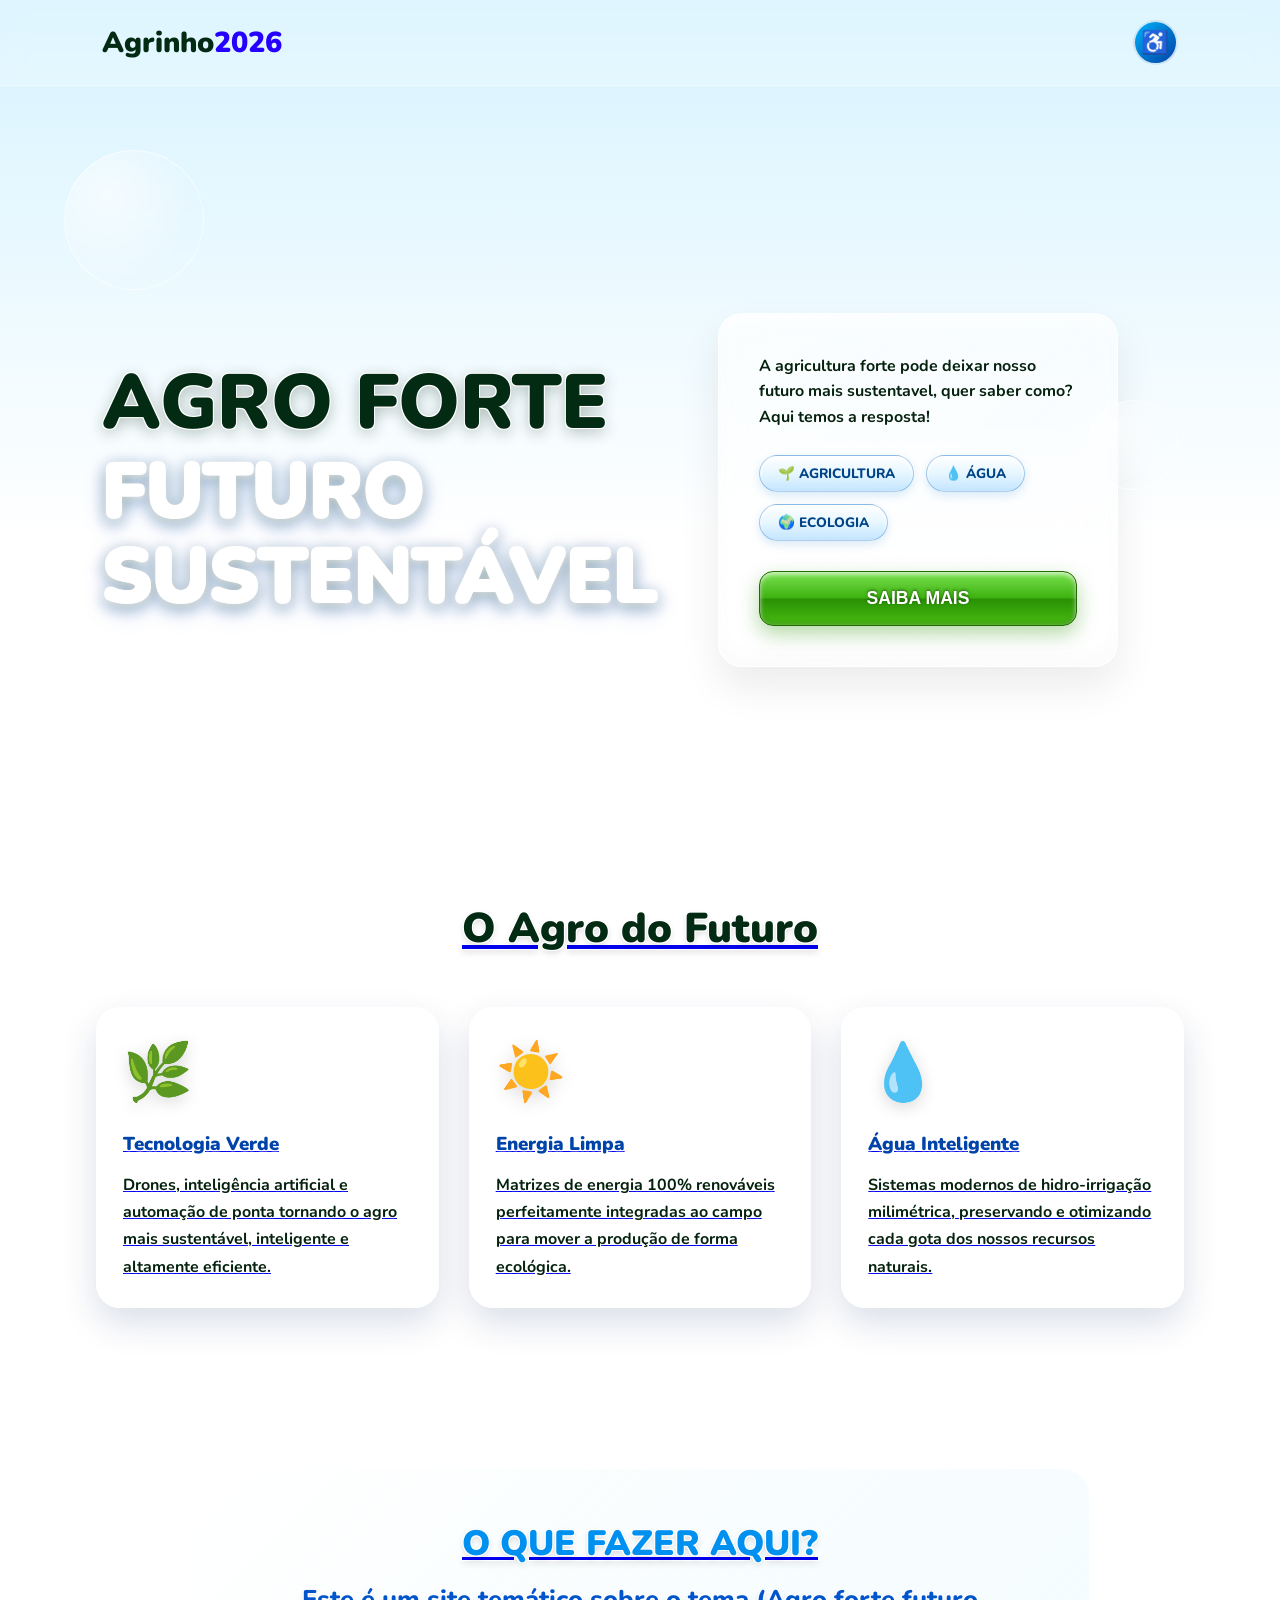
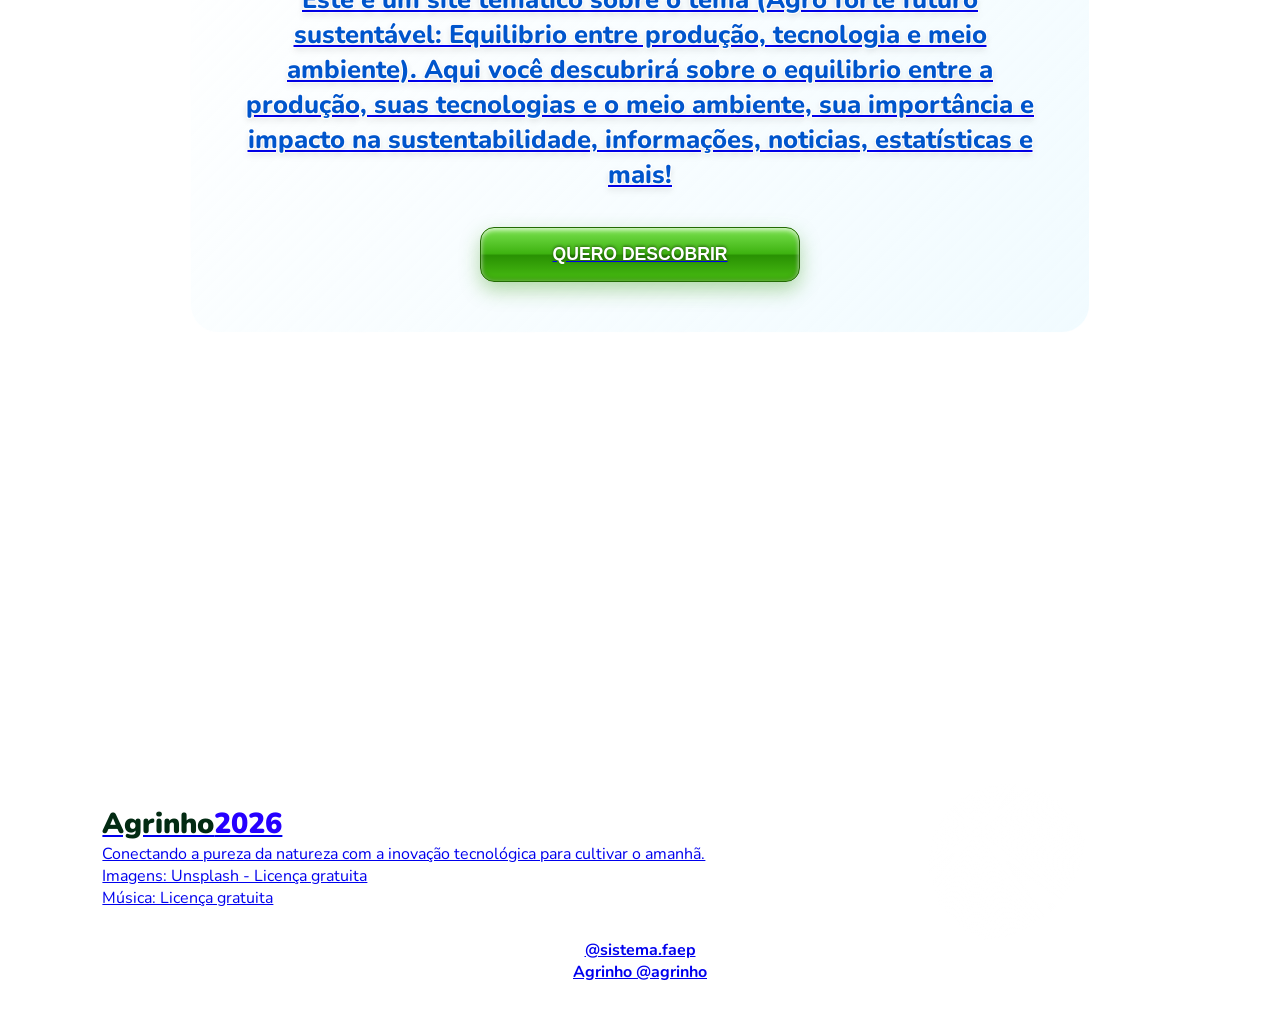
==== commit c39dfe80: "Agrinho 2026" ====
--- a/index.html
+++ b/index.html
@@ -1,7 +1,7 @@
 <!-- ============================================================================ -->
-<!-- AUTOR: [Gabriel de Moraes Rocha]                                                            -->
+<!-- AUTOR: [Gabriel de Moraes Rocha]                                             -->
 <!-- DATA: Junho/Julho de 2026                                                    -->
-<!-- PROJETO: Agrinho 2026 - Agro forte futuro sustentável                                      -->
+<!-- PROJETO: Agrinho 2026 - Agro forte futuro sustentável                        -->
 <!-- ARQUIVO: index.html - Página de entrada (Landing Page)                       -->
 <!-- DESCRIÇÃO: Página inicial de boas-vindas do site, apresenta o tema,          -->
 <!--            cards informativos e redireciona para a página principal          -->
@@ -24,7 +24,7 @@
 
     <!-- ===== ESTILOS CSS ===== -->
     <!-- Link para o arquivo de estilos localizado na pasta CSS (caminho absoluto) -->
-    <link rel="stylesheet" href="/CSS/style.css">
+    <link rel="stylesheet" href="CSS/style.css">
 </head>
 <body>
 
@@ -96,7 +96,8 @@
                     <span>💧 ÁGUA</span>          <!-- Tag Água -->
                     <span>🌍 ECOLOGIA</span>      <!-- Tag Ecologia -->
                 </div>
-                <!-- Botão que abre o popup com informações do README -->
+                <!-- Botão que abre o repositório -->
+            <a href="https://github.com/gabriel-moraesrocha/PROJETO-AGRINHO---2026" target="_blank" rel="noopener noreferrer">
                 <button class="btn" id="btnSaibaMais">SAIBA MAIS</button>
             </div>
         </div>
@@ -139,7 +140,7 @@
         <!-- Subtítulo explicativo sobre o propósito do site -->
         <h2 class="subtitle">Este é um site temático sobre o tema (Agro forte futuro sustentável: Equilibrio entre produção, tecnologia e meio ambiente). Aqui você descubrirá sobre o equilibrio entre a produção, suas tecnologias e o meio ambiente, sua importância e impacto na sustentabilidade, informações, noticias, estatísticas e mais!</h2>
         <!-- Botão que redireciona para a página principal (dashboard) -->
-        <button onclick="window.location.href='paginaprincipal.html'" class="btn btn-center">QUERO DESCOBRIR</button>
+        <button onclick="window.location.href='HTML/paginaprincipal.html'" class="btn btn-center">QUERO DESCOBRIR</button>
     </div>
     
     <!-- Espaçamento vertical para afastar o conteúdo do rodapé -->
@@ -172,185 +173,13 @@
     </footer>
 
     <!-- ============================================================================ -->
-    <!-- SEÇÃO 8: POPUP README (MODAL COM INFORMAÇÕES DO PROJETO)                     -->
-    <!-- ============================================================================ -->
-    <!-- Popup que aparece ao clicar no botão "SAIBA MAIS" -->
-    <div id="popupReadme" class="popup-readme">
-        <div class="popup-readme-conteudo">
-            <!-- Botão para fechar o popup -->
-            <button class="popup-readme-fechar" id="fecharPopup">×</button>
-            
-            <!-- Título principal do README -->
-            <h1>🌱 AGRINHO 2026 - AGRO SUSTENTÁVEL</h1>
-            
-            <!-- SEÇÃO: Visão Geral -->
-            <h2>📌 Visão Geral do Projeto</h2>
-            <p>O <strong>Agrinho 2026</strong> é uma plataforma educativa interativa desenvolvida para promover a conscientização sobre agricultura sustentável, o equilíbrio entre produção agrícola, tecnologia e meio ambiente. O projeto é composto por 3 páginas principais que se complementam, oferecendo uma experiência completa de aprendizado.</p>
-            
-            <hr> <!-- Linha divisória -->
-            
-            <!-- SEÇÃO: Estrutura do Site -->
-            <h2>📂 Estrutura do Site</h2>
-            <ul>
-                <li><strong>Landing Page (index.html)</strong> - Porta de entrada e apresentação do tema</li>
-                <li><strong>Dashboard Principal (paginaprincipal.html)</strong> - Central de informações, dados e navegação</li>
-                <li><strong>Área de Passatempos (passatempos.html)</strong> - Jogos educativos e atividades interativas</li>
-            </ul>
-            
-            <hr>
-            
-            <!-- SEÇÃO: Funcionalidades por Página -->
-            <h2>🎮 Funcionalidades por Página</h2>
-            
-            <!-- Subseção: Página de Bem-vindo -->
-            <h3>🏠 Página de Bem-vindo</h3>
-            <ul>
-                <li>Hero section com título "AGRO FORTE - FUTURO SUSTENTÁVEL"</li>
-                <li>Tags temáticas: Agricultura, Água, Ecologia</li>
-                <li>3 Cards informativos: Tecnologia Verde, Energia Limpa, Água Inteligente</li>
-                <li>Botão "QUERO DESCOBRIR" para navegação</li>
-            </ul>
-            
-            <!-- Subseção: Página Inicial (Dashboard) -->
-            <h3>📊 Página Inicial (Dashboard)</h3>
-            <ul>
-                <li>Menu com 3 seções: Agro & Meio Ambiente, Interatividade, Mapeamento</li>
-                <li>Cards estatísticos globais e brasileiros</li>
-                <li>Mapa interativo mundial (Leaflet)</li>
-                <li>5 gráficos interativos (Chart.js)</li>
-                <li>Quiz com 31 perguntas</li>
-                <li>Widgets: Relógio e Temperatura em tempo real</li>
-                <li>Notícias do agro sustentável com modal de leitura</li>
-            </ul>
-            
-            <!-- Subseção: Página de Passatempos -->
-            <h3>🎲 Página de Passatempos</h3>
-            <ul>
-                <li><strong>Produtor Sustentável:</strong> Administre uma fazenda por 10 anos</li>
-                <li><strong>Caça ao Erro Ambiental:</strong> Encontre 4 erros na fazenda</li>
-                <li><strong>Verdadeiro ou Falso:</strong> 35 perguntas sobre sustentabilidade</li>
-                <li><strong>Classificação Sustentável:</strong> Drag & Drop com 6 itens</li>
-                <li><strong>Escolha seu Caminho:</strong> 6 perguntas com 2 opções</li>
-                <li><strong>Simulador de Impacto:</strong> Ajuste controles e veja resultados</li>
-                <li><strong>Calculadora de Pegada Ecológica</strong></li>
-                <li><strong>Tour Virtual:</strong> 6 áreas com guia interativo</li>
-                <li><strong>Infográficos Animados</strong> e Vídeos Educativos</li>
-            </ul>
-            
-            <hr>
-            
-            <!-- SEÇÃO: Sistema de Conquistas e Nível -->
-            <h2>🏆 Sistema de Conquistas e Nível</h2>
-            <!-- Tabela com as conquistas e seus requisitos -->
-            <table>
-                <tr>
-                    <th>Conquista</th>
-                    <th>Requisito</th>
-                </tr>
-                <tr>
-                    <td>🥉 Aprendiz do Campo</td>
-                    <td>Completar o Quiz</td>
-                </tr>
-                <tr>
-                    <td>🥈 Defensor da Natureza</td>
-                    <td>Completar Drag & Drop</td>
-                </tr>
-                <tr>
-                    <td>🥇 Especialista</td>
-                    <td>Encontrar todos os erros</td>
-                </tr>
-                <tr>
-                    <td>🏆 Herói do Agro</td>
-                    <td>Finalizar Produtor + Tour</td>
-                </tr>
-            </table>
-            <!-- Explicação dos níveis -->
-            <p><strong>Níveis:</strong> 🌾 Aprendiz → 🛡️ Defensor → 🎓 Especialista → 🌟 Herói do Agro</p>
-            
-            <hr>
-            
-            <!-- SEÇÃO: Recursos de Acessibilidade -->
-            <h2>♿ Recursos de Acessibilidade</h2>
-            <ul>
-                <li><strong>Aumentar/Diminuir Texto</strong> - Escala da fonte ajustável</li>
-                <li><strong>Alto Contraste</strong> - Fundo preto, texto branco, bordas amarelas</li>
-                <li><strong>Modo Daltonismo</strong> - Filtro para protanopia (vermelho/verde)</li>
-                <li><strong>VLibras</strong> - Widget oficial de Libras</li>
-            </ul>
-            
-            <hr>
-            
-            <!-- SEÇÃO: Tecnologias Utilizadas -->
-            <h2>🛠️ Tecnologias Utilizadas</h2>
-            <ul>
-                <li>HTML5, CSS3, JavaScript</li>
-                <li>Chart.js - Gráficos interativos</li>
-                <li>Leaflet.js - Mapa mundial</li>
-                <li>VLibras - Libras</li>
-                <li>Google Fonts (Nunito)</li>
-            </ul>
-            
-            <hr>
-            
-            <!-- SEÇÃO: Público-Alvo -->
-            <h2>👥 Público-Alvo</h2>
-            <ul>
-                <li>Estudantes - Aprendizado sobre sustentabilidade agrícola</li>
-                <li>Professores - Material didático interativo</li>
-                <li>Produtores Rurais - Informações sobre práticas sustentáveis</li>
-                <li>Profissionais do Agro - Dados e estatísticas atualizadas</li>
-                <li>Público Geral - Conscientização ambiental</li>
-            </ul>
-            
-            <hr>
-            
-            <!-- Frase de encerramento / slogan -->
-            <p style="text-align: center; margin-top: 20px;"><em>"Conectando a pureza da natureza com a inovação tecnológica para cultivar o amanhã."</em></p>
-        </div>
-    </div>
-
-    <!-- ============================================================================ -->
     <!-- SEÇÃO 9: SCRIPTS E INICIALIZAÇÃO                                             -->
     <!-- ============================================================================ -->
     <!-- Arquivo JavaScript principal (caminho absoluto) -->
-    <script src="/JS/main.js"></script>
+    <script src="JS/main.js"></script>
     <!-- Biblioteca VLibras para acessibilidade em Libras -->
     <script src="https://vlibras.gov.br/app/vlibras-plugin.js"></script>
     <!-- Script de inicialização do VLibras e controle do popup README -->
-    <script>
-        // Inicializa o widget do VLibras
-        new window.VLibras.Widget('https://vlibras.gov.br/app');
-        
-        // ===== CONTROLE DO POPUP README =====
-        // Referências aos elementos do DOM
-        const popupReadme = document.getElementById('popupReadme');      // Container do popup
-        const btnSaibaMais = document.getElementById('btnSaibaMais');    // Botão que abre o popup
-        const fecharPopup = document.getElementById('fecharPopup');      // Botão de fechar do popup
-        
-        // Função: Abre o popup e bloqueia o scroll da página
-        function abrirPopup() {
-            popupReadme.classList.add('show');           // Adiciona classe para exibir
-            document.body.style.overflow = 'hidden';     // Remove scroll da página
-        }
-        
-        // Função: Fecha o popup e restaura o scroll
-        function fecharPopupFunc() {
-            popupReadme.classList.remove('show');        // Remove classe para esconder
-            document.body.style.overflow = '';           // Restaura scroll
-        }
-        
-        // Evento de clique no botão "SAIBA MAIS" - abre o popup
-        btnSaibaMais.addEventListener('click', abrirPopup);
-        // Evento de clique no botão de fechar (X) - fecha o popup
-        fecharPopup.addEventListener('click', fecharPopupFunc);
-        
-        // Evento de clique no fundo escuro do popup - fecha o popup também
-        popupReadme.addEventListener('click', function(e) {
-            if (e.target === popupReadme) {              // Verifica se clicou no fundo (não no conteúdo)
-                fecharPopupFunc();
-            }
-        });
-    </script>
-
+    <script>new window.VLibras.Widget('https://vlibras.gov.br/app');</script>
 </body>
 </html>
--- a/CSS/style.css
+++ b/CSS/style.css
@@ -616,6 +616,39 @@
     color: #ffee00 !important;
 }
 
+/* Cor principal do texto na seção ambiente */
+.janela-conteudo#janela-ambiente,
+.janela-conteudo#janela-ambiente .hero-ambiente,
+.janela-conteudo#janela-ambiente .info-card,
+.janela-conteudo#janela-ambiente .highlight-box {
+    color: #1a1a1a !important;                           /* Texto escuro para melhor legibilidade */
+}
+
+/* Todos os elementos de texto na seção ambiente */
+.janela-conteudo#janela-ambiente h1,
+.janela-conteudo#janela-ambiente h2,
+.janela-conteudo#janela-ambiente h3,
+.janela-conteudo#janela-ambiente p,
+.janela-conteudo#janela-ambiente li,
+.janela-conteudo#janela-ambiente .stat-label {
+    color: #1a1a1a !important;                           /* Mantém consistência de cor escura */
+}
+
+/* Título principal da seção hero ambiente */
+.janela-conteudo#janela-ambiente .hero-ambiente h1 {
+    color: #0d3b0d !important;                           /* Verde escuro para destaque */
+}
+
+/* Títulos dos cards informativos */
+.janela-conteudo#janela-ambiente .info-card h3 {
+    color: #0044cc !important;                           /* Azul para títulos de cards */
+}
+
+/* Números estatísticos */
+.janela-conteudo#janela-ambiente .stat-number {
+    color: #1b5e20 !important;                           /* Verde para números estatísticos */
+}
+
 /* ============================================================================
    SEÇÃO 4: ESTILOS ESPECÍFICOS DA PÁGINA DE PASSATEMPOS (passatempos.html)
    ============================================================================ */
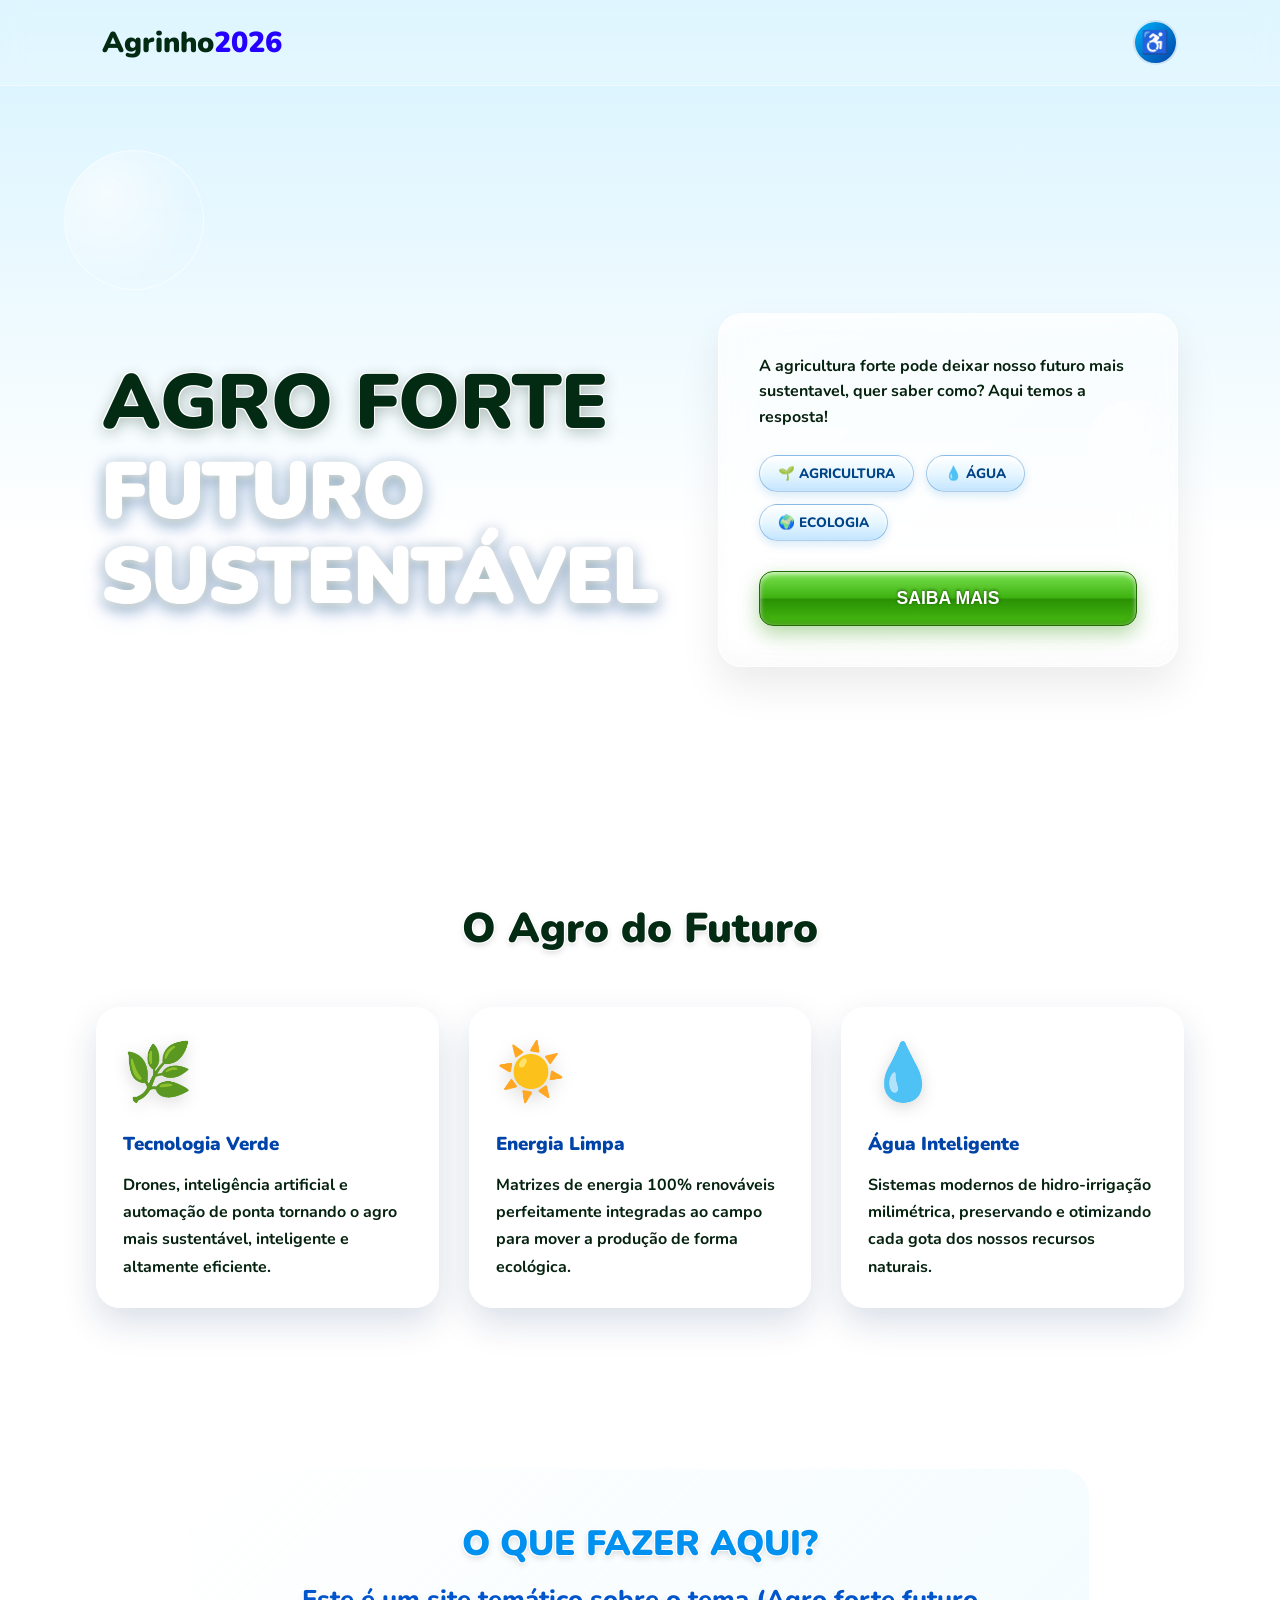
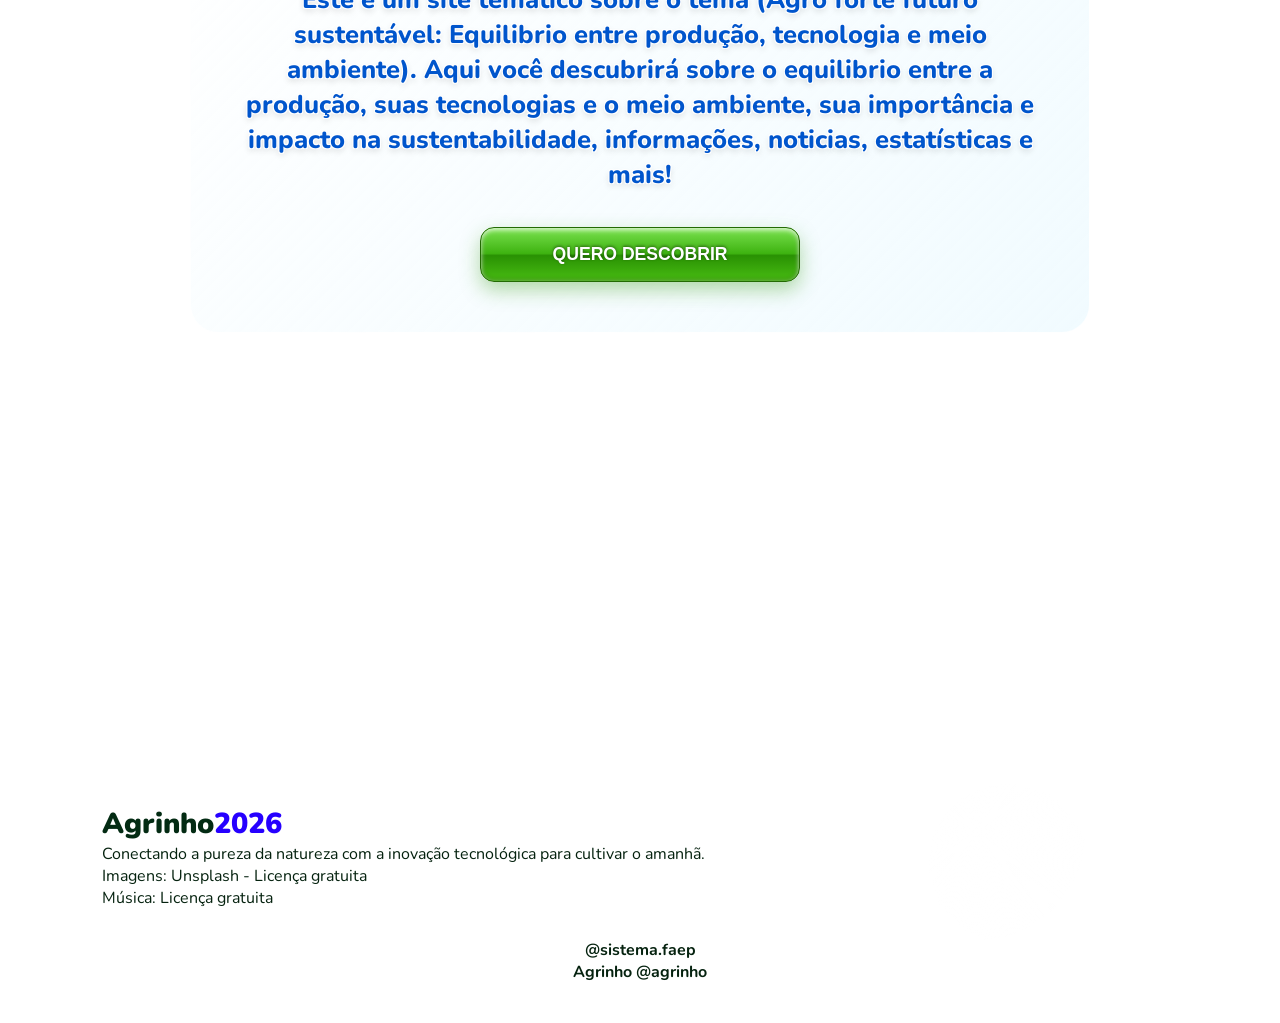
==== commit 47ee7fc1: "Agrinho 2026" ====
--- a/index.html
+++ b/index.html
@@ -99,6 +99,7 @@
                 <!-- Botão que abre o repositório -->
             <a href="https://github.com/gabriel-moraesrocha/PROJETO-AGRINHO---2026" target="_blank" rel="noopener noreferrer">
                 <button class="btn" id="btnSaibaMais">SAIBA MAIS</button>
+            </a>
             </div>
         </div>
     </section>
